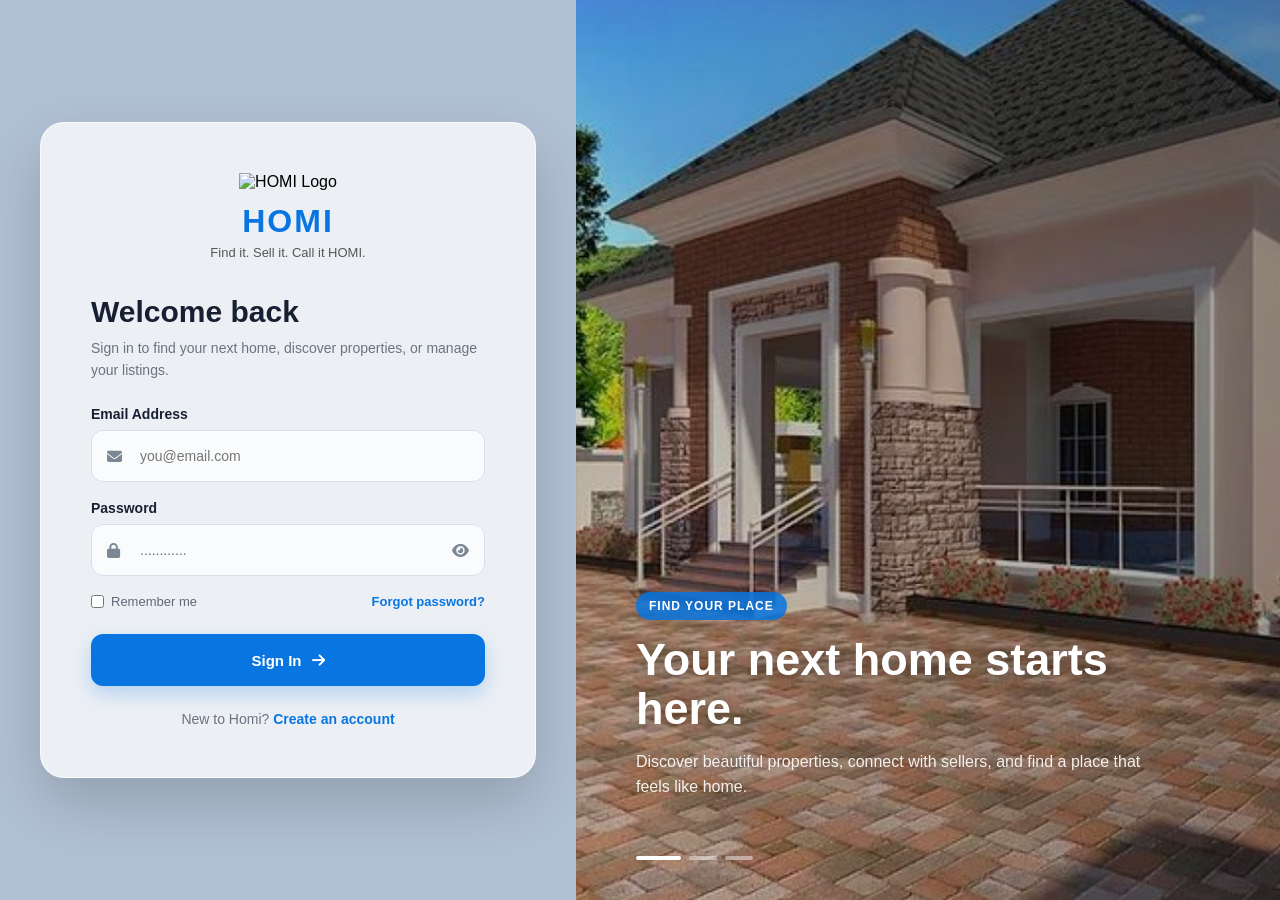
==== index.html @ 23316f17 "first commit" ====
<!DOCTYPE html>
<html lang="en">
<head>
    <meta charset="UTF-8">
    <meta name="viewport" content="width=device-width, initial-scale=1.0">

    <title>HOMI | Find Your Home</title>

    <!-- Font Awesome -->
    <link
        rel="stylesheet"
        href="https://cdnjs.cloudflare.com/ajax/libs/font-awesome/6.7.2/css/all.min.css"
    >

    <style>
        * {
            margin: 0;
            padding: 0;
            box-sizing: border-box;
            font-family: Arial, Helvetica, sans-serif;
        }

        :root {
            --primary: #0875e1;
            --primary-dark: #0561bd;
            --text: #172033;
            --muted: #6b7280;
            --white: #ffffff;
        }

        body {
            width: 100%;
            min-height: 100vh;
            overflow: hidden;
            background: #f5f8fc;
        }

        .container {
            width: 100%;
            height: 100vh;
            display: flex;
        }

        /* =========================================
           LEFT SIDE
        ========================================= */

        .login-section {
            position: relative;
            width: 45%;
            height: 100vh;
            display: flex;
            justify-content: center;
            align-items: center;
            padding: 40px;
            overflow: hidden;

            background-image: url("images/login-house.jpg");
            background-size: cover;
            background-position: center;
        }

        /* Dark/blue overlay */

        .login-section::before {
            content: "";
            position: absolute;
            inset: 0;
            background: rgba(0, 53, 110, 0.28);
            z-index: 0;
        }

        /* Background blur */

        .login-section::after {
            content: "";
            position: absolute;
            inset: -20px;
            background: inherit;
            filter: blur(2px);
            z-index: -1;
        }

        /* =========================================
           LOGIN CARD
        ========================================= */

        .login-card {
            position: relative;
            z-index: 2;

            width: 100%;
            max-width: 500px;
            min-height: 600px;

            padding: 50px;

            background: rgba(255, 255, 255, 0.76);
            backdrop-filter: blur(18px);
            -webkit-backdrop-filter: blur(18px);

            border: 1px solid rgba(255, 255, 255, 0.65);
            border-radius: 24px;

            box-shadow:
                0 25px 60px rgba(0, 0, 0, 0.18);

            display: flex;
            flex-direction: column;
            justify-content: center;
        }

        /* =========================================
           LOGO
        ========================================= */

        .logo-area {
            text-align: center;
            margin-bottom: 35px;
        }

        .logo {
            width: 80px;
            height: 80px;
            object-fit: contain;
            margin-bottom: 12px;
        }

        .brand-name {
            font-size: 32px;
            font-weight: 800;
            color: var(--primary);
            letter-spacing: 2px;
        }

        .brand-tagline {
            margin-top: 5px;
            color: #555;
            font-size: 13px;
        }

        /* =========================================
           LOGIN TEXT
        ========================================= */

        .login-heading {
            margin-bottom: 25px;
        }

        .login-heading h1 {
            font-size: 30px;
            color: var(--text);
            margin-bottom: 8px;
        }

        .login-heading p {
            color: var(--muted);
            font-size: 14px;
            line-height: 1.6;
        }

        /* =========================================
           INPUTS
        ========================================= */

        .input-group {
            margin-bottom: 18px;
        }

        .input-group label {
            display: block;
            margin-bottom: 8px;
            font-size: 14px;
            font-weight: 600;
            color: var(--text);
        }

        .input-box {
            position: relative;
        }

        .input-box i.input-icon {
            position: absolute;
            left: 16px;
            top: 50%;
            transform: translateY(-50%);
            color: #7b8794;
            font-size: 15px;
        }

        .input-box input {
            width: 100%;
            height: 52px;
            padding: 0 48px;

            border: 1px solid #d7dee8;
            border-radius: 12px;

            outline: none;
            background: rgba(255, 255, 255, 0.72);

            color: var(--text);
            font-size: 14px;

            transition: 0.25s ease;
        }

        .input-box input:focus {
            border-color: var(--primary);
            box-shadow: 0 0 0 3px rgba(8, 117, 225, 0.12);
            background: rgba(255, 255, 255, 0.95);
        }

        .password-toggle {
            position: absolute;
            right: 16px;
            top: 50%;
            transform: translateY(-50%);

            border: none;
            background: transparent;

            color: #7b8794;
            cursor: pointer;

            font-size: 15px;
        }

        .password-toggle:hover {
            color: var(--primary);
        }

        /* =========================================
           OPTIONS
        ========================================= */

        .form-options {
            display: flex;
            justify-content: space-between;
            align-items: center;

            margin: 5px 0 25px;
        }

        .remember {
            display: flex;
            align-items: center;
            gap: 7px;

            color: #5e6876;
            font-size: 13px;
        }

        .remember input {
            accent-color: var(--primary);
            cursor: pointer;
        }

        .forgot-password {
            color: var(--primary);
            text-decoration: none;
            font-size: 13px;
            font-weight: 600;
        }

        .forgot-password:hover {
            text-decoration: underline;
        }

        /* =========================================
           LOGIN BUTTON
        ========================================= */

        .login-button {
            width: 100%;
            height: 52px;

            border: none;
            border-radius: 12px;

            background: var(--primary);
            color: white;

            font-size: 15px;
            font-weight: 700;

            cursor: pointer;

            display: flex;
            align-items: center;
            justify-content: center;
            gap: 10px;

            transition: 0.25s ease;

            box-shadow: 0 8px 20px rgba(8, 117, 225, 0.25);
        }

        .login-button:hover {
            background: var(--primary-dark);
            transform: translateY(-2px);
            box-shadow: 0 12px 25px rgba(8, 117, 225, 0.3);
        }

        .login-button:active {
            transform: translateY(0);
        }

        /* =========================================
           SIGN UP
        ========================================= */

        .signup {
            text-align: center;
            margin-top: 25px;

            font-size: 14px;
            color: var(--muted);
        }

        .signup a {
            color: var(--primary);
            font-weight: 700;
            text-decoration: none;
        }

        .signup a:hover {
            text-decoration: underline;
        }

        /* =========================================
           RIGHT SIDE SLIDESHOW
        ========================================= */

        .slideshow {
            position: relative;
            width: 55%;
            height: 100vh;
            overflow: hidden;
            background: #111;
        }

        .slide {
            position: absolute;
            inset: 0;

            opacity: 0;
            visibility: hidden;

            transition:
                opacity 1.3s ease,
                visibility 1.3s ease;
        }

        .slide.active {
            opacity: 1;
            visibility: visible;
        }

        .slide img {
            width: 100%;
            height: 100%;

            object-fit: cover;

            transform: scale(1);
        }

        .slide.active img {
            animation: slowZoom 7s linear forwards;
        }

        @keyframes slowZoom {
            from {
                transform: scale(1);
            }

            to {
                transform: scale(1.09);
            }
        }

        /* Image dark overlay */

        .slide::after {
            content: "";
            position: absolute;
            inset: 0;

            background:
                linear-gradient(
                    90deg,
                    rgba(0, 0, 0, 0.15),
                    rgba(0, 0, 0, 0.35)
                );
        }

        /* =========================================
           SLIDE TEXT
        ========================================= */

        .slide-content {
            position: absolute;
            z-index: 3;

            left: 60px;
            right: 60px;
            bottom: 100px;

            color: white;

            max-width: 600px;
        }

        .slide-content span {
            display: inline-block;

            padding: 7px 13px;
            margin-bottom: 15px;

            border-radius: 30px;

            background: rgba(8, 117, 225, 0.85);

            font-size: 12px;
            font-weight: 700;
            text-transform: uppercase;
            letter-spacing: 1px;
        }

        .slide-content h2 {
            font-size: 45px;
            line-height: 1.1;

            margin-bottom: 15px;

            text-shadow: 0 3px 15px rgba(0, 0, 0, 0.35);
        }

        .slide-content p {
            font-size: 16px;
            line-height: 1.6;

            color: rgba(255, 255, 255, 0.9);

            max-width: 520px;
        }

        /* =========================================
           SLIDE INDICATORS
        ========================================= */

        .indicators {
            position: absolute;

            z-index: 5;

            bottom: 40px;
            left: 60px;

            display: flex;
            gap: 8px;
        }

        .indicator {
            width: 28px;
            height: 4px;

            border: none;
            border-radius: 10px;

            background: rgba(255, 255, 255, 0.45);

            cursor: pointer;

            transition: 0.3s ease;
        }

        .indicator.active {
            width: 45px;
            background: white;
        }

        /* =========================================
           RESPONSIVE
        ========================================= */

        @media (max-width: 1000px) {

            .login-section {
                width: 50%;
                padding: 25px;
            }

            .slideshow {
                width: 50%;
            }

            .login-card {
                padding: 40px;
            }

            .slide-content {
                left: 40px;
                right: 40px;
            }

            .slide-content h2 {
                font-size: 36px;
            }

            .indicators {
                left: 40px;
            }
        }

        @media (max-width: 750px) {

            body {
                overflow-y: auto;
            }

            .container {
                min-height: 100vh;
                height: auto;
            }

            .login-section {
                width: 100%;
                min-height: 100vh;
                padding: 25px;
            }

            .slideshow {
                display: none;
            }

            .login-card {
                max-width: 550px;
            }
        }

        @media (max-width: 450px) {

            .login-section {
                padding: 15px;
            }

            .login-card {
                padding: 30px 22px;
                border-radius: 20px;
                min-height: auto;
            }

            .logo {
                width: 65px;
                height: 65px;
            }

            .brand-name {
                font-size: 28px;
            }

            .login-heading h1 {
                font-size: 25px;
            }

            .form-options {
                gap: 10px;
            }
        }
    </style>
</head>

<body>

    <div class="container">

        <!-- =========================================
             LOGIN SECTION
        ========================================== -->

        <section class="login-section">

            <div class="login-card">

                <!-- Logo -->
                <div class="logo-area">

                    <img
                        src="logo.png"
                        alt="HOMI Logo"
                        class="logo"
                    >

                    <div class="brand-name">
                        HOMI
                    </div>

                    <div class="brand-tagline">
                        Find it. Sell it. Call it HOMI.
                    </div>

                </div>


                <!-- Heading -->
                <div class="login-heading">

                    <h1>
                        Welcome back
                    </h1>

                    <p>
                        Sign in to find your next home,
                        discover properties, or manage your listings.
                    </p>

                </div>


                <!-- Login Form -->
                <form id="loginForm">

                    <!-- Email -->
                    <div class="input-group">

                        <label for="email">
                            Email Address
                        </label>

                        <div class="input-box">

                            <i class="fa-solid fa-envelope input-icon"></i>

                            <input
                                type="email"
                                id="email"
                                placeholder="you@email.com"
                                required
                            >

                        </div>

                    </div>


                    <!-- Password -->
                    <div class="input-group">

                        <label for="password">
                            Password
                        </label>

                        <div class="input-box">

                            <i class="fa-solid fa-lock input-icon"></i>

                            <input
                                type="password"
                                id="password"
                                placeholder="............"
                                required
                            >

                            <button
                                type="button"
                                class="password-toggle"
                                id="togglePassword"
                                aria-label="Show password"
                            >
                                <i class="fa-solid fa-eye"></i>
                            </button>

                        </div>

                    </div>


                    <!-- Options -->
                    <div class="form-options">

                        <label class="remember">

                            <input
                                type="checkbox"
                                id="remember"
                            >

                            Remember me

                        </label>


                        <a
                            href="#"
                            class="forgot-password"
                        >
                            Forgot password?
                        </a>

                    </div>


                    <!-- Login Button -->
                    <button
                        type="submit"
                        class="login-button"
                    >

                        Sign In

                        <i class="fa-solid fa-arrow-right"></i>

                    </button>

                </form>


                <!-- Signup -->
                <div class="signup">

                    New to Homi?

                    <a href="./NewAccount.html">
                        Create an account
                    </a>

                </div>

            </div>

        </section>


        <!-- =========================================
             SLIDESHOW
        ========================================== -->

        <section class="slideshow">

            <!-- Slide 1 -->
            <div class="slide active">

                <img
                    src="./assets/image1.jpg"
                    alt="Beautiful modern house"
                >

                <div class="slide-content">

                    <span>
                        Find your place
                    </span>

                    <h2>
                        Your next home starts here.
                    </h2>

                    <p>
                        Discover beautiful properties,
                        connect with sellers, and find a place
                        that feels like home.
                    </p>

                </div>

            </div>


            <!-- Slide 2 -->
            <div class="slide">

                <img
                    src="./assets/image2.jpeg"
                    alt="Modern luxury property"
                >

                <div class="slide-content">

                    <span>
                        Discover
                    </span>

                    <h2>
                        Spaces made for living.
                    </h2>

                    <p>
                        Explore properties that match your
                        lifestyle, location, and budget.
                    </p>

                </div>

            </div>


            <!-- Slide 3 -->
            <div class="slide">

                <img
                    src="./assets/image3.jpg"
                    alt="Beautiful residential property"
                >

                <div class="slide-content">

                    <span>
                        Sell with ease
                    </span>

                    <h2>
                        Put your property in front of the right people.
                    </h2>

                    <p>
                        List your property on HOMI and make
                        finding the right buyer easier.
                    </p>

                </div>

            </div>


            <!-- Indicators -->
            <div class="indicators">

                <button
                    class="indicator active"
                    data-slide="0"
                    aria-label="Slide 1"
                ></button>

                <button
                    class="indicator"
                    data-slide="1"
                    aria-label="Slide 2"
                ></button>

                <button
                    class="indicator"
                    data-slide="2"
                    aria-label="Slide 3"
                ></button>

            </div>

        </section>

    </div>


    <script>

        /* =========================================
           PASSWORD VISIBILITY
        ========================================== */

        const passwordInput =
            document.getElementById("password");

        const togglePassword =
            document.getElementById("togglePassword");

        togglePassword.addEventListener("click", () => {

            const icon =
                togglePassword.querySelector("i");

            if (passwordInput.type === "password") {

                passwordInput.type = "text";

                icon.classList.remove("fa-eye");
                icon.classList.add("fa-eye-slash");

                togglePassword.setAttribute(
                    "aria-label",
                    "Hide password"
                );

            } else {

                passwordInput.type = "password";

                icon.classList.remove("fa-eye-slash");
                icon.classList.add("fa-eye");

                togglePassword.setAttribute(
                    "aria-label",
                    "Show password"
                );

            }

        });


        /* =========================================
           SLIDESHOW
        ========================================== */

        const slides =
            document.querySelectorAll(".slide");

        const indicators =
            document.querySelectorAll(".indicator");

        let currentSlide = 0;

        const slideDuration = 7000;


        function showSlide(index) {

            slides.forEach((slide) => {
                slide.classList.remove("active");
            });

            indicators.forEach((indicator) => {
                indicator.classList.remove("active");
            });


            slides[index].classList.add("active");

            indicators[index].classList.add("active");

            currentSlide = index;

        }


        function nextSlide() {

            let next =
                currentSlide + 1;

            if (next >= slides.length) {
                next = 0;
            }

            showSlide(next);

        }


        /* Automatic slideshow */

        let slideshowTimer =
            setInterval(nextSlide, slideDuration);


        /* Indicator buttons */

        indicators.forEach((indicator, index) => {

            indicator.addEventListener("click", () => {

                showSlide(index);

                clearInterval(slideshowTimer);

                slideshowTimer =
                    setInterval(
                        nextSlide,
                        slideDuration
                    );

            });

        });


        /* =========================================
           LOGIN FORM
        ========================================== */

        const loginForm =
            document.getElementById("loginForm");

        loginForm.addEventListener("submit", (event) => {

            event.preventDefault();

            const email =
                document.getElementById("email").value;

            const password =
                document.getElementById("password").value;

            console.log("Email:", email);
            console.log("Password:", password);

            /*
                Connect your backend/API here.

                Example:

                fetch("/api/login", {
                    method: "POST",
                    headers: {
                        "Content-Type": "application/json"
                    },
                    body: JSON.stringify({
                        email: email,
                        password: password
                    })
                });
            */

            alert("Login functionality will be connected to your backend.");

        });

    </script>

</body>
</html>
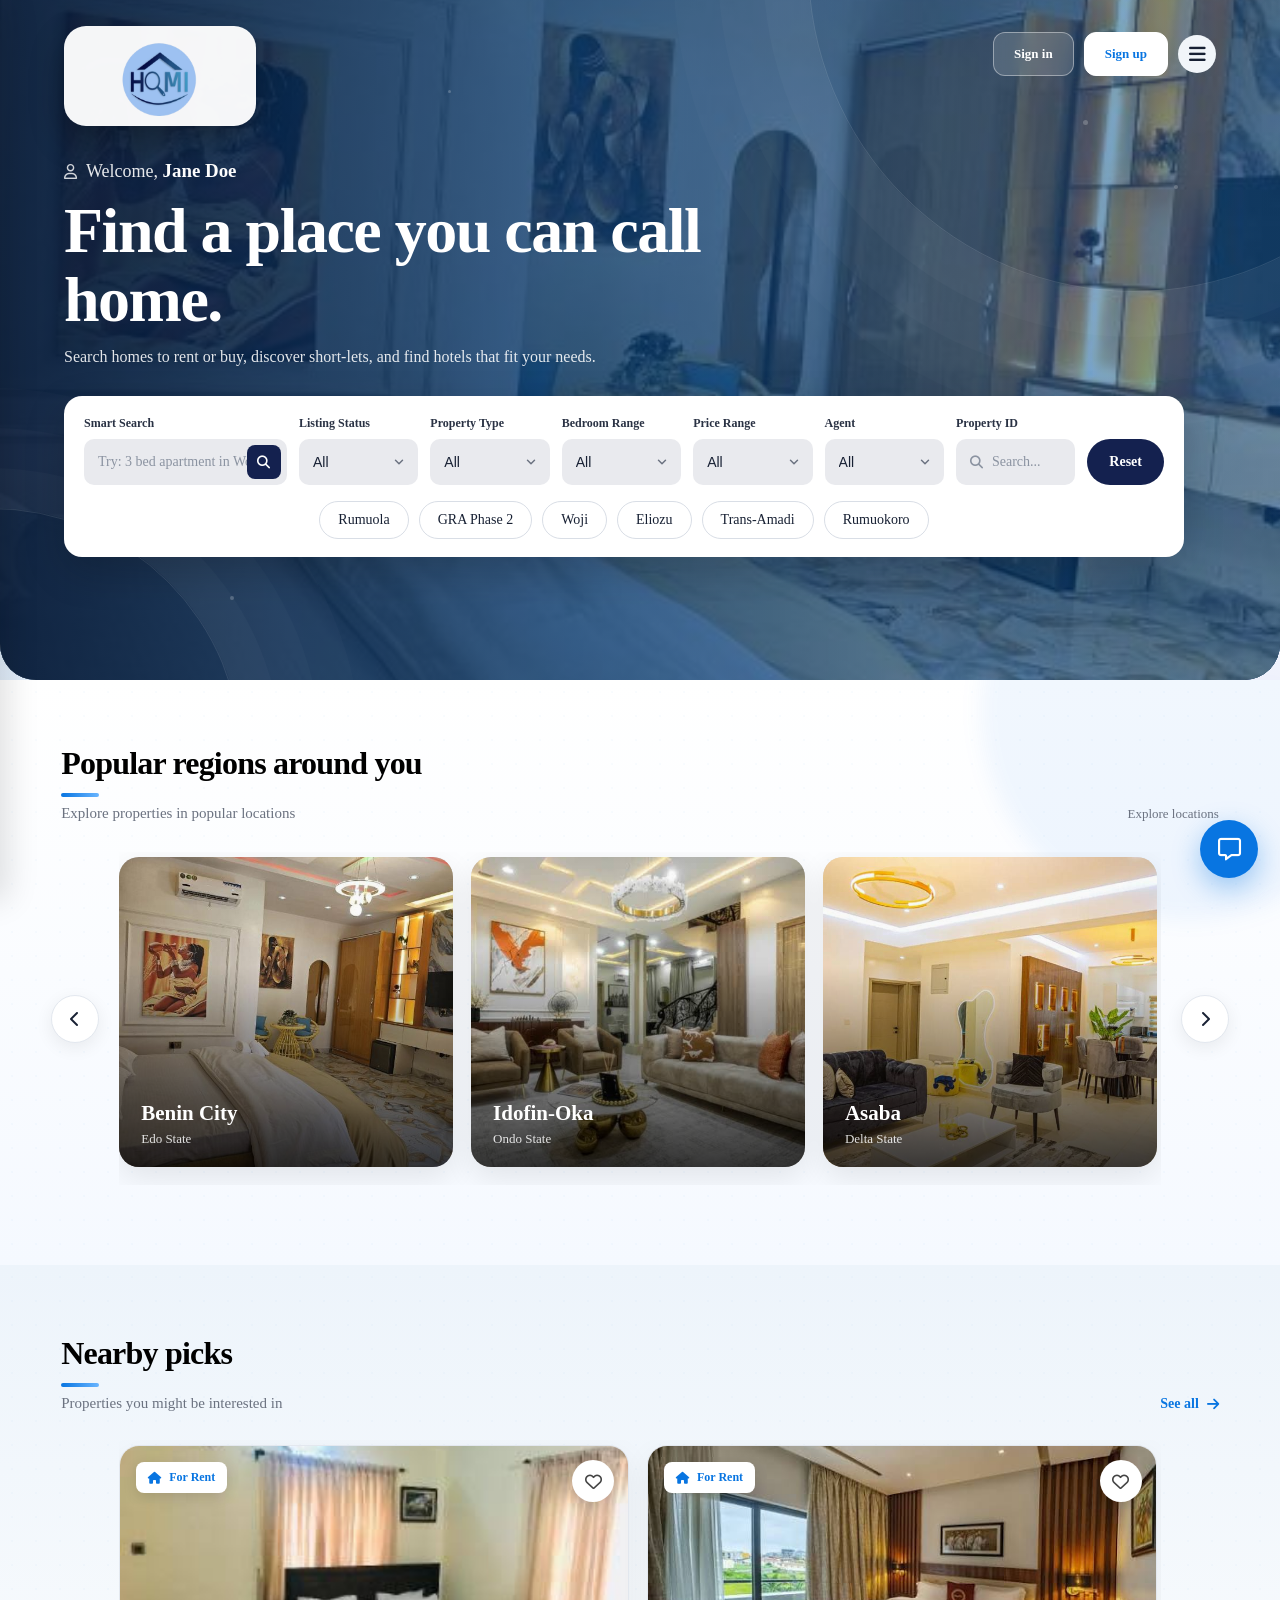
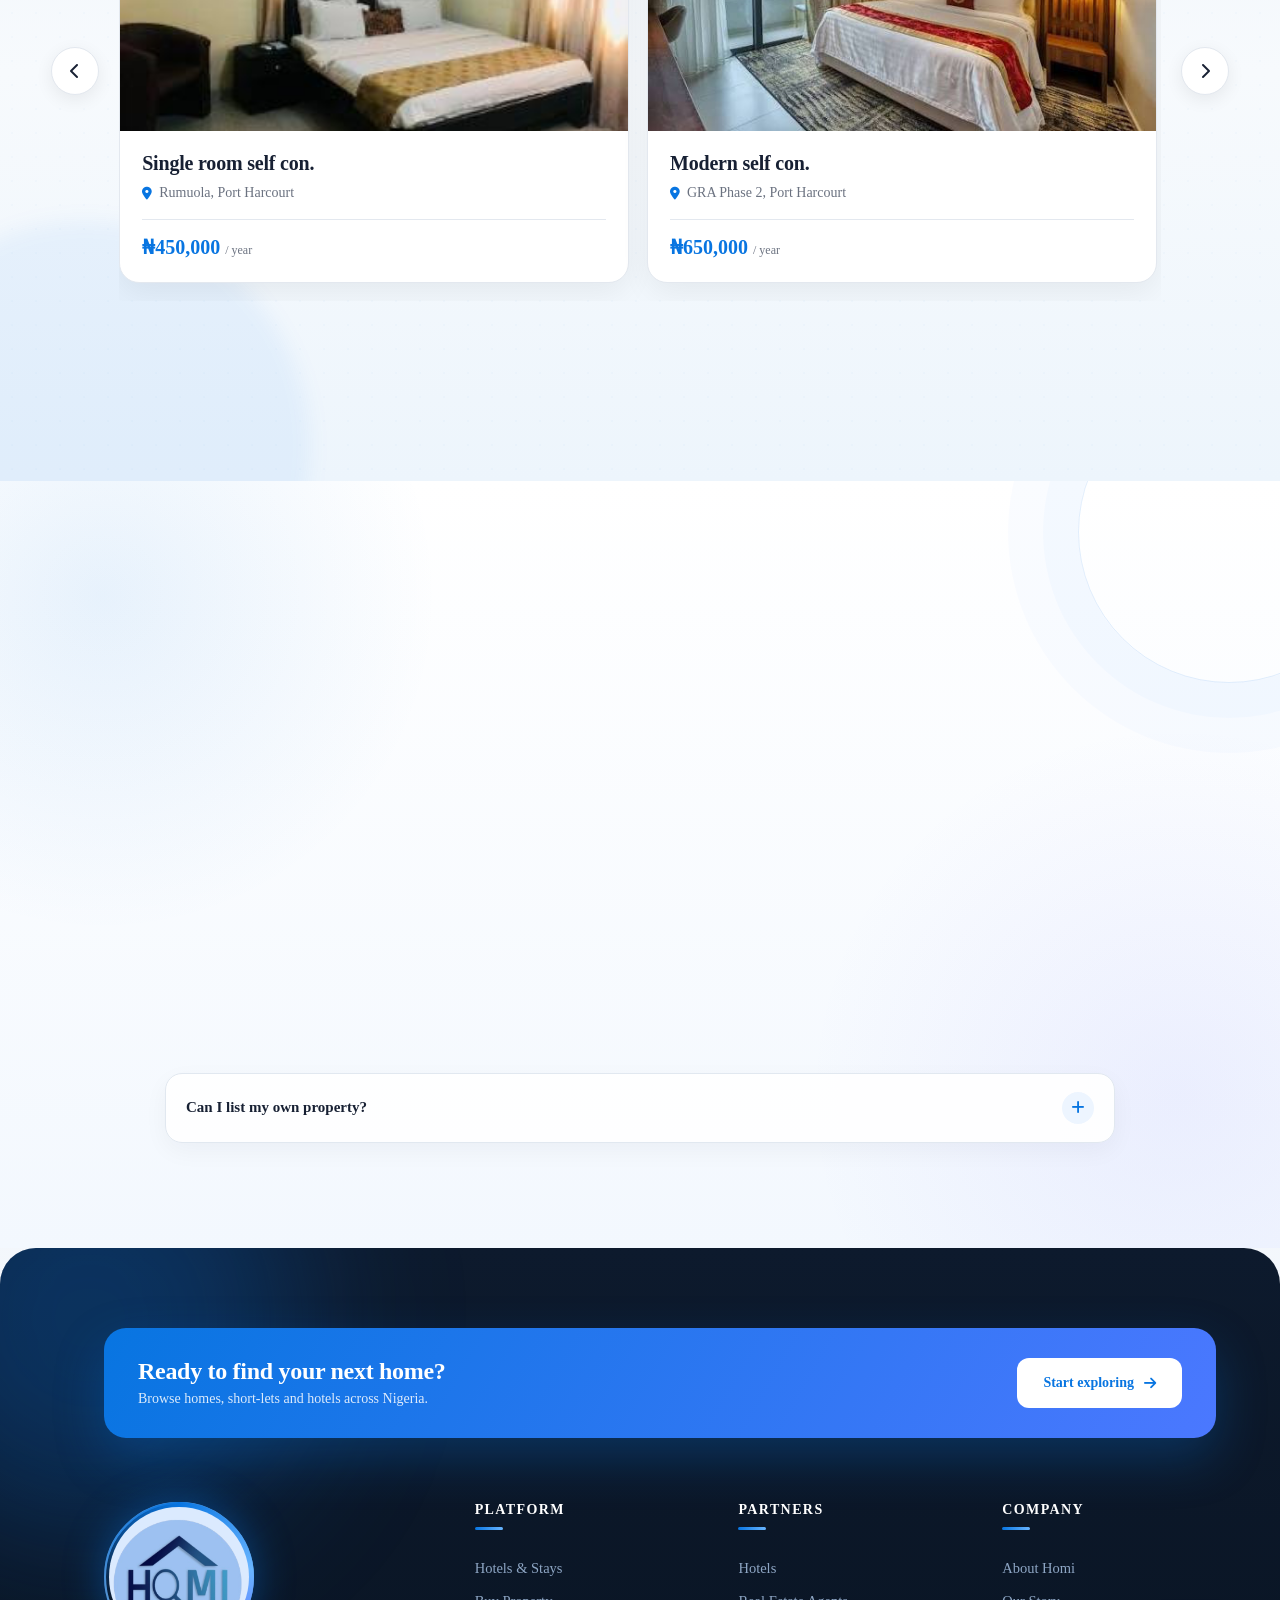
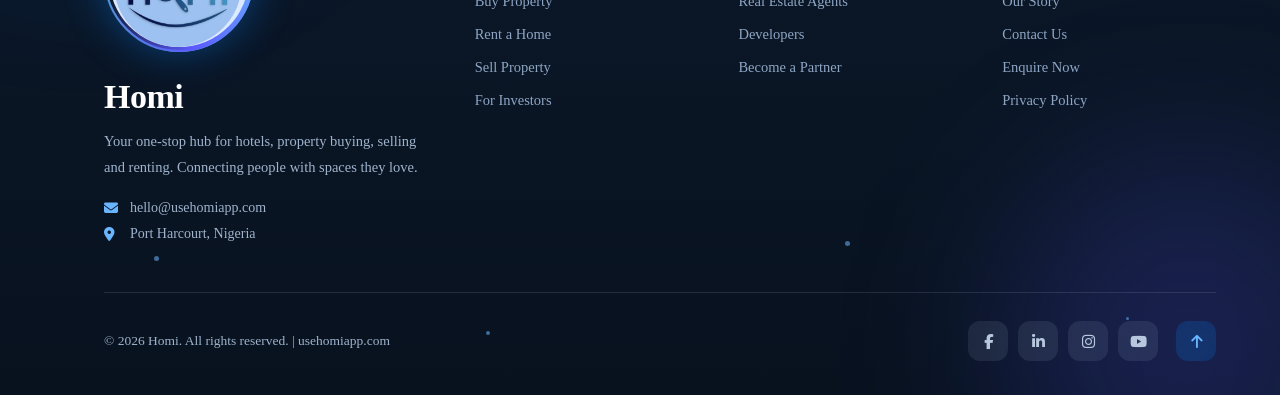
==== commit 1e2b02a8: "made changes" ====
--- a/index.html
+++ b/index.html
@@ -5,7 +5,6 @@
     <meta name="viewport" content="width=device-width, initial-scale=1.0">
 
     <title>HOMI | Find Your Home</title>
-
     <!-- Font Awesome -->
     <link
         rel="stylesheet"
@@ -13,1009 +12,4704 @@
     >
 
     <style>
+
+        :root {
+            --primary: #0875e1;
+            --primary-dark: #0561bd;
+            --light-blue: #eef6ff;
+            --text: #172033;
+            --muted: #6b7280;
+            --white: #ffffff;
+            --border: #e3e8ef;
+            --page-bg: #f7f9fc;
+        }
+
+
         * {
             margin: 0;
             padding: 0;
             box-sizing: border-box;
-            font-family: Arial, Helvetica, sans-serif;
-        }
-
-        :root {
-            --primary: #0875e1;
-            --primary-dark: #0561bd;
-            --text: #172033;
-            --muted: #6b7280;
-            --white: #ffffff;
-        }
-
-        body {
+        }
+
+
+        html {
+            scroll-behavior: smooth;
+        }
+
+
+      body {
+    background:
+        radial-gradient(circle at 8% 15%, rgba(8,117,225,.10), transparent 25%),
+        radial-gradient(circle at 92% 35%, rgba(75,120,255,.08), transparent 28%),
+        radial-gradient(circle at 50% 85%, rgba(8,117,225,.06), transparent 30%),
+        #f7f9fc;
+    overflow-x: hidden;
+    position: relative;
+}
+
+/* Overall floating background shapes */
+body::before,
+body::after {
+    content: "";
+    position: fixed;
+    width: 420px;
+    height: 420px;
+    border-radius: 50%;
+    pointer-events: none;
+    z-index: -1;
+    filter: blur(70px);
+    opacity: .35;
+    animation: floatingGlow 12s ease-in-out infinite alternate;
+}
+
+body::before {
+    top: 25%;
+    left: -180px;
+    background: rgba(8,117,225,.14);
+}
+
+body::after {
+    top: 65%;
+    right: -180px;
+    background: rgba(92,90,255,.10);
+    animation-delay: -5s;
+}
+
+@keyframes floatingGlow {
+    from {
+        transform: translate3d(0, 0, 0) scale(1);
+    }
+    to {
+        transform: translate3d(30px, -35px, 0) scale(1.08);
+    }
+}
+
+        button,
+        input {
+            font: inherit;
+        }
+
+
+        button {
+            cursor: pointer;
+        }
+
+
+        /* =========================================
+           HERO
+        ========================================= */
+
+        .hero-section {
+            position: relative;
             width: 100%;
-            min-height: 100vh;
+            min-height: 680px;
+            padding: 0 5%;
+            color: var(--white);
             overflow: hidden;
-            background: #f5f8fc;
-        }
-
-        .container {
-            width: 100%;
-            height: 100vh;
-            display: flex;
-        }
-
-        /* =========================================
-           LEFT SIDE
-        ========================================= */
-
-        .login-section {
-            position: relative;
-            width: 45%;
-            height: 100vh;
-            display: flex;
-            justify-content: center;
-            align-items: center;
-            padding: 40px;
-            overflow: hidden;
-
-            background-image: url("images/login-house.jpg");
-            background-size: cover;
-            background-position: center;
-        }
-
-        /* Dark/blue overlay */
-
-        .login-section::before {
-            content: "";
+            border-radius: 0 0 36px 36px;
+            background: #075fbd;
+            isolation: isolate;
+        }
+        .hero-video-container {
             position: absolute;
             inset: 0;
-            background: rgba(0, 53, 110, 0.28);
-            z-index: 0;
-        }
-
-        /* Background blur */
-
-        .login-section::after {
+            z-index: -3;
+            overflow: hidden;
+            background: #062f5f;
+        }
+
+        .hero-video {
+            position: absolute;
+            inset: 0;
+            width: 100%;
+            height: 100%;
+            object-fit: cover;
+            opacity: 0;
+            transform: scale(1.02);
+            transition: opacity 1s ease, transform 10s ease;
+            pointer-events: none;
+        }
+
+        .hero-video.active {
+            opacity: 1;
+            transform: scale(1.06);
+        }
+
+        .hero-video-overlay {
+            position: absolute;
+            inset: 0;
+            z-index: -2;
+            background:
+                linear-gradient(
+                    90deg,
+                    rgba(2, 25, 58, 0.88) 0%,
+                    rgba(4, 62, 122, 0.68) 45%,
+                    rgba(8, 117, 225, 0.34) 100%
+                ),
+                linear-gradient(
+                    180deg,
+                    rgba(0, 25, 60, 0.18) 0%,
+                    rgba(0, 25, 60, 0.22) 100%
+                );
+        }
+
+
+        /* =========================================
+           HERO BACKGROUND EFFECT
+        ========================================= */
+
+        .hero-pattern {
+            position: absolute;
+            inset: 0;
+
+            overflow: hidden;
+
+            pointer-events: none;
+        }
+
+
+        .hero-pattern::before {
             content: "";
+
             position: absolute;
-            inset: -20px;
-            background: inherit;
-            filter: blur(2px);
-            z-index: -1;
-        }
+
+            width: 650px;
+            height: 650px;
+
+            top: -360px;
+            right: -180px;
+
+            border-radius: 50%;
+
+            border: 1px solid rgba(255, 255, 255, 0.12);
+
+            box-shadow:
+                0 0 0 45px rgba(255, 255, 255, 0.025),
+                0 0 0 90px rgba(255, 255, 255, 0.02),
+                0 0 0 135px rgba(255, 255, 255, 0.015);
+        }
+
+
+        .hero-pattern::after {
+            content: "";
+
+            position: absolute;
+
+            width: 500px;
+            height: 500px;
+
+            left: -260px;
+            bottom: -330px;
+
+            border-radius: 50%;
+
+            border: 1px solid rgba(255, 255, 255, 0.11);
+
+            box-shadow:
+                0 0 0 40px rgba(255, 255, 255, 0.025),
+                0 0 0 80px rgba(255, 255, 255, 0.02),
+                0 0 0 120px rgba(255, 255, 255, 0.015);
+        }
+
+
+        .pattern-dot {
+            position: absolute;
+
+            width: 5px;
+            height: 5px;
+
+            background: rgba(255, 255, 255, 0.22);
+
+            border-radius: 50%;
+        }
+
+
+        .dot-one {
+            top: 120px;
+            right: 15%;
+        }
+
+
+        .dot-two {
+            top: 185px;
+            right: 8%;
+
+            width: 4px;
+            height: 4px;
+        }
+
+
+        .dot-three {
+            bottom: 80px;
+            left: 18%;
+
+            width: 4px;
+            height: 4px;
+        }
+
+
+        .dot-four {
+            top: 90px;
+            left: 35%;
+
+            width: 3px;
+            height: 3px;
+        }
+
 
         /* =========================================
-           LOGIN CARD
+           NAVBAR
         ========================================= */
 
-        .login-card {
-            position: relative;
-            z-index: 2;
-
-            width: 100%;
-            max-width: 500px;
-            min-height: 600px;
-
-            padding: 50px;
-
-            background: rgba(255, 255, 255, 0.76);
-            backdrop-filter: blur(18px);
-            -webkit-backdrop-filter: blur(18px);
-
-            border: 1px solid rgba(255, 255, 255, 0.65);
-            border-radius: 24px;
-
-            box-shadow:
-                0 25px 60px rgba(0, 0, 0, 0.18);
-
-            display: flex;
-            flex-direction: column;
-            justify-content: center;
-        }
-
-        /* =========================================
-           LOGO
-        ========================================= */
-
-        .logo-area {
-            text-align: center;
-            margin-bottom: 35px;
-        }
-
-        .logo {
-            width: 80px;
-            height: 80px;
-            object-fit: contain;
-            margin-bottom: 12px;
-        }
-
-        .brand-name {
-            font-size: 32px;
-            font-weight: 800;
-            color: var(--primary);
-            letter-spacing: 2px;
-        }
-
-        .brand-tagline {
-            margin-top: 5px;
-            color: #555;
-            font-size: 13px;
-        }
-
-        /* =========================================
-           LOGIN TEXT
-        ========================================= */
-
-        .login-heading {
-            margin-bottom: 25px;
-        }
-
-        .login-heading h1 {
-            font-size: 30px;
-            color: var(--text);
-            margin-bottom: 8px;
-        }
-
-        .login-heading p {
-            color: var(--muted);
-            font-size: 14px;
-            line-height: 1.6;
-        }
-
-        /* =========================================
-           INPUTS
-        ========================================= */
-
-        .input-group {
-            margin-bottom: 18px;
-        }
-
-        .input-group label {
-            display: block;
-            margin-bottom: 8px;
-            font-size: 14px;
-            font-weight: 600;
-            color: var(--text);
-        }
-
-        .input-box {
-            position: relative;
-        }
-
-        .input-box i.input-icon {
-            position: absolute;
-            left: 16px;
-            top: 50%;
-            transform: translateY(-50%);
-            color: #7b8794;
-            font-size: 15px;
-        }
-
-        .input-box input {
-            width: 100%;
-            height: 52px;
-            padding: 0 48px;
-
-            border: 1px solid #d7dee8;
-            border-radius: 12px;
-
-            outline: none;
-            background: rgba(255, 255, 255, 0.72);
-
-            color: var(--text);
-            font-size: 14px;
-
-            transition: 0.25s ease;
-        }
-
-        .input-box input:focus {
-            border-color: var(--primary);
-            box-shadow: 0 0 0 3px rgba(8, 117, 225, 0.12);
-            background: rgba(255, 255, 255, 0.95);
-        }
-
-        .password-toggle {
-            position: absolute;
-            right: 16px;
-            top: 50%;
-            transform: translateY(-50%);
-
-            border: none;
-            background: transparent;
-
-            color: #7b8794;
-            cursor: pointer;
-
-            font-size: 15px;
-        }
-
-        .password-toggle:hover {
-            color: var(--primary);
-        }
-
-        /* =========================================
-           OPTIONS
-        ========================================= */
-
-        .form-options {
-            display: flex;
-            justify-content: space-between;
-            align-items: center;
-
-            margin: 5px 0 25px;
-        }
-
-        .remember {
+        .navbar {
+            height: 76px;
+            padding: 0 6%;
             display: flex;
             align-items: center;
-            gap: 7px;
-
-            color: #5e6876;
-            font-size: 13px;
-        }
-
-        .remember input {
-            accent-color: var(--primary);
-            cursor: pointer;
-        }
-
-        .forgot-password {
-            color: var(--primary);
-            text-decoration: none;
-            font-size: 13px;
-            font-weight: 600;
-        }
-
-        .forgot-password:hover {
-            text-decoration: underline;
-        }
-
-        /* =========================================
-           LOGIN BUTTON
-        ========================================= */
-
-        .login-button {
-            width: 100%;
-            height: 52px;
-
+            justify-content: space-between;
+            position: relative;
+            z-index: 50;
+            background: rgba(255, 255, 255, 0.96);
+            border-bottom: 1px solid rgba(15, 23, 42, 0.07);
+            box-shadow: 0 5px 22px rgba(15, 23, 42, 0.07);
+        }
+
+        .nav-logo {
+            width: 88px;
+            height: 46px;
+            object-fit: contain;
+            object-position: left center;
+            display: block;
+        }
+
+        .nav-right {
+            display: flex;
+            align-items: center;
+            gap: 12px;
+        }
+
+        .nav-icon {
+            width: 38px;
+            height: 38px;
             border: none;
-            border-radius: 12px;
-
-            background: var(--primary);
-            color: white;
-
-            font-size: 15px;
-            font-weight: 700;
-
-            cursor: pointer;
-
+            background: #f1f5f9;
+            color: var(--text);
             display: flex;
             align-items: center;
             justify-content: center;
+            font-size: 17px;
+            border-radius: 50%;
+            position: relative;
+            transition: 0.2s ease;
+        }
+
+        .nav-icon:hover {
+            background: #e7f2ff;
+            color: var(--primary);
+        }
+
+        .streak {
+            display: flex;
+            align-items: center;
+            gap: 6px;
+            font-size: 14px;
+            font-weight: 700;
+            color: var(--text);
+            padding: 0 6px;
+        }
+
+        .streak i {
+            color: #f59e0b;
+            font-size: 18px;
+        }
+
+        .notification-dot {
+            position: absolute;
+            top: 5px;
+            right: 4px;
+            width: 7px;
+            height: 7px;
+            background: #ef4444;
+            border: 2px solid white;
+            border-radius: 50%;
+        }
+
+        .auth-buttons {
+            display: flex;
+            align-items: center;
+            gap: 8px;
+            margin-left: 5px;
+        }
+
+        .sign-in-button,
+        .sign-up-button {
+            height: 40px;
+            padding: 0 17px;
+            border-radius: 9px;
+            font-size: 13px;
+            font-weight: 700;
+            cursor: pointer;
+            transition: 0.2s ease;
+        }
+
+        .sign-in-button {
+            border: 1px solid #dbe3ec;
+            background: white;
+            color: var(--text);
+        }
+
+        .sign-in-button:hover {
+            border-color: var(--primary);
+            color: var(--primary);
+        }
+
+        .sign-up-button {
+            border: 1px solid var(--primary);
+            background: var(--primary);
+            color: white;
+            box-shadow: 0 5px 15px rgba(8, 117, 225, 0.18);
+        }
+
+        .sign-up-button:hover {
+            background: var(--primary-dark);
+            transform: translateY(-1px);
+        }
+
+        .hamburger {
+            font-size: 19px;
+        }
+
+
+        /* =========================================
+           HERO TOP (logo + account buttons)
+        ========================================= */
+
+        .hero-top {
+            position: relative;
+            z-index: 3;
+            display: flex;
+            align-items: flex-start;
+            justify-content: space-between;
+            gap: 16px;
+            max-width: 1240px;
+            margin: 0 auto;
+            padding: 26px 0 0;
+        }
+
+        .hero-logo {
+            display: block;
+            padding: 10px 18px;
+            background: rgba(255, 255, 255, .96);
+            border-radius: 22px;
+            box-shadow: 0 14px 34px rgba(0, 0, 0, .3);
+            animation: logoFloat 4.5s ease-in-out infinite;
+        }
+
+        .hero-logo:hover {
+            animation-play-state: paused;
+        }
+
+        .hero-logo img {
+            display: block;
+            width: 156px;
+            height: 80px;
+            object-fit: contain;
+        }
+
+        @keyframes logoFloat {
+            0%, 100% { transform: translateY(0); }
+            50%      { transform: translateY(-12px); }
+        }
+
+        .hero-actions {
+            display: flex;
+            align-items: center;
             gap: 10px;
-
-            transition: 0.25s ease;
-
-            box-shadow: 0 8px 20px rgba(8, 117, 225, 0.25);
-        }
-
-        .login-button:hover {
-            background: var(--primary-dark);
-            transform: translateY(-2px);
-            box-shadow: 0 12px 25px rgba(8, 117, 225, 0.3);
-        }
-
-        .login-button:active {
-            transform: translateY(0);
+            padding-top: 6px;
+        }
+
+        .hero-actions .sign-in-button,
+        .hero-actions .sign-up-button {
+            height: 44px;
+            padding: 0 20px;
+            border-radius: 12px;
+        }
+
+        .hero-actions .sign-in-button {
+            background: rgba(255, 255, 255, .14);
+            border: 1px solid rgba(255, 255, 255, .4);
+            color: #fff;
+            backdrop-filter: blur(8px);
+        }
+
+        .hero-actions .sign-in-button:hover {
+            background: #fff;
+            color: var(--primary);
+        }
+
+        .hero-actions .sign-up-button {
+            background: #fff;
+            border: 1px solid #fff;
+            color: var(--primary);
+            box-shadow: none;
+        }
+
+        .hero-actions .sign-up-button:hover {
+            background: var(--light-blue);
+            color: var(--primary-dark);
+        }
+
+        @media (max-width: 650px) {
+            .hero-top { padding: 22px 0 0; }
+            .hero-logo { padding: 8px 14px; border-radius: 18px; }
+            .hero-logo img { width: 118px; height: 60px; }
+            .hero-actions .sign-in-button,
+            .hero-actions .sign-up-button { height: 40px; padding: 0 14px; }
+        }
+
+        @media (prefers-reduced-motion: reduce) {
+            .hero-logo { animation: none; }
         }
 
         /* =========================================
-           SIGN UP
+           WELCOME MESSAGE
         ========================================= */
 
-        .signup {
-            text-align: center;
-            margin-top: 25px;
-
-            font-size: 14px;
+        .welcome-user {
+            display: flex;
+            align-items: center;
+
+            gap: 9px;
+
+            margin-bottom: 14px;
+
+            font-size: 18px;
+
+            color: rgba(255, 255, 255, 0.9);
+        }
+
+
+        .welcome-user i {
+            font-size: 15px;
+
+            opacity: 0.9;
+        }
+
+
+        .welcome-user strong {
+            color: white;
+
+            font-weight: 750;
+            font-size: 1.05em;
+        }
+
+
+        /* =========================================
+           HERO CONTENT
+        ========================================= */
+
+        .hero-content {
+            max-width: 1240px;
+
+            margin: 0 auto;
+
+            padding: 34px 0 42px;
+
+            position: relative;
+
+            z-index: 2;
+        }
+
+
+        .hero-content h1 {
+            font-size: clamp(38px, 5vw, 64px);
+
+            line-height: 1.08;
+
+            max-width: 760px;
+
+            margin-bottom: 11px;
+
+            letter-spacing: -1.5px;
+        }
+
+
+        .hero-content > p {
+            font-size: 16px;
+
+            line-height: 1.55;
+
+            max-width: 680px;
+
+            color: rgba(255, 255, 255, 0.88);
+
+            margin-bottom: 25px;
+        }
+
+
+        /* =========================================
+           SEARCH
+        ========================================= */
+
+        .search-title {
+            font-size: 15px;
+
+            font-weight: 600;
+
+            margin-bottom: 9px;
+        }
+
+
+        .search-row {
+            display: flex;
+
+            gap: 12px;
+
+            width: 100%;
+
+            max-width: 1000px;
+        }
+
+
+        .search-box {
+            flex: 1;
+
+            height: 56px;
+
+            background: white;
+
+            border-radius: 12px;
+
+            display: flex;
+            align-items: center;
+
+            padding: 0 18px;
+
+            box-shadow:
+                0 8px 25px rgba(0, 0, 0, 0.08);
+        }
+
+
+        .search-box i {
             color: var(--muted);
-        }
-
-        .signup a {
-            color: var(--primary);
-            font-weight: 700;
-            text-decoration: none;
-        }
-
-        .signup a:hover {
-            text-decoration: underline;
-        }
-
-        /* =========================================
-           RIGHT SIDE SLIDESHOW
-        ========================================= */
-
-        .slideshow {
-            position: relative;
-            width: 55%;
-            height: 100vh;
-            overflow: hidden;
-            background: #111;
-        }
-
-        .slide {
-            position: absolute;
-            inset: 0;
-
-            opacity: 0;
-            visibility: hidden;
-
-            transition:
-                opacity 1.3s ease,
-                visibility 1.3s ease;
-        }
-
-        .slide.active {
-            opacity: 1;
-            visibility: visible;
-        }
-
-        .slide img {
+
+            font-size: 17px;
+
+            margin-right: 12px;
+        }
+
+
+        .search-box input {
             width: 100%;
             height: 100%;
 
-            object-fit: cover;
-
-            transform: scale(1);
-        }
-
-        .slide.active img {
-            animation: slowZoom 7s linear forwards;
-        }
-
-        @keyframes slowZoom {
-            from {
-                transform: scale(1);
-            }
-
-            to {
-                transform: scale(1.09);
-            }
-        }
-
-        /* Image dark overlay */
-
-        .slide::after {
+            border: none;
+
+            outline: none;
+
+            font-size: 15px;
+
+            color: var(--text);
+        }
+
+
+        .search-box input::placeholder {
+            color: #9aa1ad;
+        }
+
+
+        .filter-button {
+            height: 56px;
+
+            padding: 0 23px;
+
+            border: none;
+
+            border-radius: 12px;
+
+            background: white;
+
+            color: var(--primary);
+
+            font-weight: 700;
+
+            display: flex;
+            align-items: center;
+
+            gap: 9px;
+
+            transition: 0.2s ease;
+        }
+
+
+        .filter-button:hover {
+            background: #f0f6ff;
+
+            transform: translateY(-1px);
+        }
+
+
+       /* =========================================
+   FILTER PANEL
+========================================= */
+.filter-panel {
+    max-width: 1120px;
+    margin-top: 26px;
+    padding: 20px 20px 18px;
+    background: #fff;
+    border-radius: 18px;
+    box-shadow: 0 14px 40px rgba(0,0,0,.18);
+    color: var(--text);
+}
+
+.filter-grid {
+    display: grid;
+    grid-template-columns: 1.7fr repeat(5, 1fr) 1fr auto;
+    gap: 12px;
+    align-items: end;
+}
+
+.filter-field { min-width: 0; }
+
+.filter-field label {
+    display: block;
+    margin-bottom: 8px;
+    font-size: 12px;
+    font-weight: 600;
+    color: #2a3244;
+}
+
+.filter-field select,
+.smart-box,
+.id-box {
+    width: 100%;
+    height: 46px;
+    background: #e9eaee;
+    border: none;
+    border-radius: 10px;
+    color: var(--text);
+    font-size: 14px;
+}
+
+/* dropdowns with custom arrow */
+.filter-field select {
+    padding: 0 34px 0 14px;
+    appearance: none;
+    -webkit-appearance: none;
+    cursor: pointer;
+    outline: none;
+    background-image: url("data:image/svg+xml,%3Csvg xmlns='http://www.w3.org/2000/svg' width='14' height='14' viewBox='0 0 24 24' fill='none' stroke='%236b7280' stroke-width='2.5' stroke-linecap='round' stroke-linejoin='round'%3E%3Cpath d='m6 9 6 6 6-6'/%3E%3C/svg%3E");
+    background-repeat: no-repeat;
+    background-position: right 12px center;
+}
+
+.filter-field select:focus,
+.smart-box:focus-within,
+.id-box:focus-within {
+    box-shadow: 0 0 0 2px rgba(8,117,225,.35);
+}
+
+/* smart search */
+.smart-box {
+    display: flex;
+    align-items: center;
+    padding: 0 6px 0 14px;
+}
+
+.smart-box input,
+.id-box input {
+    flex: 1;
+    min-width: 0;
+    height: 100%;
+    border: none;
+    background: transparent;
+    outline: none;
+    font-size: 14px;
+    color: var(--text);
+}
+
+.smart-box input::placeholder,
+.id-box input::placeholder { color: #8b93a1; }
+
+.smart-btn {
+    width: 34px;
+    height: 34px;
+    flex: 0 0 34px;
+    border: none;
+    border-radius: 8px;
+    background: #14214f;
+    color: #fff;
+    font-size: 13px;
+    display: grid;
+    place-items: center;
+    transition: .2s ease;
+}
+
+.smart-btn:hover { background: var(--primary); }
+
+/* property id */
+.id-box {
+    display: flex;
+    align-items: center;
+    gap: 9px;
+    padding: 0 14px;
+}
+
+.id-box i { color: #8b93a1; font-size: 13px; }
+
+/* reset */
+.reset-btn {
+    height: 46px;
+    padding: 0 22px;
+    border: none;
+    border-radius: 999px;
+    background: #14214f;
+    color: #fff;
+    font-weight: 700;
+    font-size: 14px;
+    transition: .2s ease;
+}
+
+.reset-btn:hover {
+    background: var(--primary);
+    transform: translateY(-1px);
+}
+
+/* quick location chips */
+.quick-chips {
+    display: flex;
+    flex-wrap: wrap;
+    justify-content: center;
+    gap: 10px;
+    margin-top: 16px;
+}
+
+.chip {
+    height: 38px;
+    padding: 0 18px;
+    border: 1px solid #d9dee6;
+    background: #fff;
+    color: var(--text);
+    border-radius: 999px;
+    font-size: 14px;
+    font-weight: 500;
+    transition: .2s ease;
+}
+
+.chip:hover,
+.chip.active {
+    background: #14214f;
+    border-color: #14214f;
+    color: #fff;
+}
+
+/* responsive */
+@media (max-width: 1100px) {
+    .filter-grid { grid-template-columns: repeat(3, 1fr); }
+    .filter-field.smart { grid-column: 1 / -1; }
+    .reset-btn { grid-column: 1 / -1; }
+}
+
+@media (max-width: 650px) {
+    .filter-panel { padding: 16px 14px; border-radius: 16px; }
+    .filter-grid { grid-template-columns: repeat(2, 1fr); gap: 10px; }
+    .quick-chips { justify-content: flex-start; }
+}
+
+        /* =========================================
+           PROPERTY OPTIONS
+        ========================================= */
+
+        .property-options {
+            display: grid;
+
+            grid-template-columns:
+                repeat(4, 1fr);
+
+            gap: 13px;
+
+            max-width: 1000px;
+
+            margin-top: 20px;
+        }
+
+
+        .property-card {
+            height: 72px;
+
+            border:
+                1px solid rgba(255, 255, 255, 0.25);
+
+            background:
+                rgba(255, 255, 255, 0.12);
+
+            backdrop-filter: blur(8px);
+
+            border-radius: 14px;
+
+            display: flex;
+            align-items: center;
+
+            gap: 13px;
+
+            padding: 0 17px;
+
+            color: white;
+
+            transition: 0.25s ease;
+        }
+
+
+        .property-card:hover {
+            background: white;
+
+            color: var(--primary);
+
+            transform: translateY(-3px);
+        }
+
+
+        .property-icon {
+            width: 40px;
+            height: 40px;
+
+            flex-shrink: 0;
+
+            border-radius: 11px;
+
+            background:
+                rgba(255, 255, 255, 0.16);
+
+            display: flex;
+            align-items: center;
+            justify-content: center;
+
+            font-size: 17px;
+        }
+
+
+        .property-card:hover .property-icon {
+            background: var(--light-blue);
+        }
+
+
+        .property-card h3 {
+            font-size: 15px;
+
+            margin-bottom: 3px;
+        }
+
+
+        .property-card span {
+            font-size: 12px;
+
+            opacity: 0.78;
+        }
+
+
+        /* =========================================
+           LEFT SIDEBAR
+        ========================================= */
+
+        .sidebar-overlay {
+            position: fixed;
+
+            inset: 0;
+
+            background:
+                rgba(0, 0, 0, 0.42);
+
+            z-index: 90;
+
+            opacity: 0;
+
+            visibility: hidden;
+
+            transition: 0.3s ease;
+        }
+
+
+        .sidebar-overlay.active {
+            opacity: 1;
+
+            visibility: visible;
+        }
+
+
+        .side-menu {
+            position: fixed;
+
+            top: 0;
+            left: 0;
+
+            width: 290px;
+            height: 100vh;
+
+            background: white;
+
+            z-index: 100;
+
+            transform:
+                translateX(-100%);
+
+            transition:
+                transform 0.3s ease;
+
+            box-shadow:
+                8px 0 30px rgba(0, 0, 0, 0.12);
+
+            display: flex;
+
+            flex-direction: column;
+        }
+
+
+        .side-menu.active {
+            transform: translateX(0);
+        }
+
+
+        .side-header {
+            height: 72px;
+
+            padding: 0 22px;
+
+            display: flex;
+            align-items: center;
+            justify-content: space-between;
+
+            border-bottom:
+                1px solid var(--border);
+        }
+
+
+        .side-logo {
+            width: 78px;
+            height: 40px;
+
+            object-fit: contain;
+        }
+
+
+        .close-menu {
+            width: 36px;
+            height: 36px;
+
+            border: none;
+
+            background: #f1f4f8;
+
+            color: var(--text);
+
+            border-radius: 50%;
+
+            display: flex;
+            align-items: center;
+            justify-content: center;
+
+            font-size: 16px;
+        }
+
+
+        .menu-links {
+            padding: 20px 12px;
+        }
+
+
+        .menu-link {
+            width: 100%;
+            height: 52px;
+
+            padding: 0 16px;
+
+            border: none;
+
+            background: transparent;
+
+            color: var(--text);
+
+            display: flex;
+            align-items: center;
+
+            gap: 15px;
+
+            border-radius: 10px;
+
+            font-size: 15px;
+
+            text-align: left;
+
+            margin-bottom: 5px;
+
+            transition: 0.2s ease;
+        }
+
+
+        .menu-link i {
+            width: 22px;
+
+            color: var(--muted);
+
+            font-size: 17px;
+        }
+
+
+        .menu-link:hover,
+        .menu-link.active {
+            background: var(--light-blue);
+
+            color: var(--primary);
+        }
+
+
+        .menu-link:hover i,
+        .menu-link.active i {
+            color: var(--primary);
+        }
+
+
+        /* =========================================
+           POPULAR REGIONS
+        ========================================= */
+
+        .regions-section {
+            position: relative;
+
+            isolation: isolate;
+
+            overflow: hidden;
+
+            width: 100%;
+
+            padding:
+                65px 4% 80px;
+
+            background:
+                linear-gradient(
+                    180deg,
+                    #ffffff 0%,
+                    #f5f9ff 100%
+                );
+        }
+
+
+        .regions-section::before {
             content: "";
+
             position: absolute;
+
+            width: 420px;
+            height: 420px;
+
+            border-radius: 50%;
+
+            background:
+                rgba(8, 117, 225, 0.055);
+
+            filter: blur(10px);
+
+            top: -180px;
+            right: -120px;
+
+            pointer-events: none;
+
+            z-index: -1;
+        }
+
+
+        .regions-section::after {
+            content: "";
+
+            position: absolute;
+
             inset: 0;
+
+            pointer-events: none;
+
+            z-index: -1;
+
+            background-image:
+                radial-gradient(
+                    rgba(8, 117, 225, 0.10) 1px,
+                    transparent 1px
+                );
+
+            background-size: 24px 24px;
+
+            opacity: 0.25;
+        }
+
+
+        .regions-container {
+            width: 100%;
+
+            max-width: 1500px;
+
+            margin: 0 auto;
+        }
+
+
+        .regions-header {
+            display: flex;
+
+            align-items: flex-end;
+
+            justify-content: space-between;
+
+            margin-bottom: 30px;
+
+            padding: 0 10px;
+        }
+
+
+        .regions-heading h2 {
+            font-size: 32px;
+
+            margin-bottom: 8px;
+
+            letter-spacing: -0.8px;
+        }
+
+
+        .regions-heading h2::after {
+            content: "";
+
+            display: block;
+
+            width: 38px;
+            height: 4px;
+
+            margin-top: 11px;
+
+            border-radius: 10px;
 
             background:
                 linear-gradient(
                     90deg,
-                    rgba(0, 0, 0, 0.15),
-                    rgba(0, 0, 0, 0.35)
+                    var(--primary),
+                    #69b5ff
                 );
         }
 
+
+        .regions-heading p {
+            color: var(--muted);
+
+            font-size: 15px;
+        }
+
+
+        .regions-count {
+            color: var(--muted);
+
+            font-size: 13px;
+        }
+
+
         /* =========================================
-           SLIDE TEXT
+           REGIONS CAROUSEL
         ========================================= */
 
-        .slide-content {
+        .regions-carousel {
+            width: 100%;
+
+            display: flex;
+
+            align-items: center;
+
+            gap: 20px;
+        }
+
+
+        .slider-button {
+            width: 48px;
+            height: 48px;
+
+            flex: 0 0 48px;
+
+            border:
+                1px solid var(--border);
+
+            background: white;
+
+            color: var(--text);
+
+            border-radius: 50%;
+
+            display: flex;
+            align-items: center;
+            justify-content: center;
+
+            box-shadow:
+                0 5px 18px rgba(0, 0, 0, 0.07);
+
+            transition: 0.2s ease;
+
+            z-index: 2;
+        }
+
+
+        .slider-button:hover {
+            background: var(--primary);
+
+            color: white;
+
+            border-color: var(--primary);
+
+            transform: scale(1.04);
+        }
+
+
+        .regions-slider {
+            flex: 1;
+
+            display: grid;
+
+            grid-auto-flow: column;
+
+            grid-auto-columns:
+                calc(
+                    (100% - 36px) / 3
+                );
+
+            gap: 18px;
+
+            overflow-x: auto;
+
+            scroll-behavior: smooth;
+
+            scrollbar-width: none;
+
+            padding: 5px 2px 18px;
+
+            scroll-snap-type: x mandatory;
+        }
+
+
+        .regions-slider::-webkit-scrollbar {
+            display: none;
+        }
+
+
+        .region-card {
+            height: 310px;
+
+            position: relative;
+
+            overflow: hidden;
+
+            border-radius: 20px;
+
+            background: #ddd;
+
+            box-shadow:
+                0 10px 30px rgba(0, 0, 0, 0.09);
+
+            scroll-snap-align: start;
+
+            transition:
+                transform 0.35s ease,
+                box-shadow 0.35s ease;
+        }
+
+
+        .region-card:hover {
+            box-shadow:
+                0 20px 45px
+                rgba(8, 117, 225, 0.15);
+        }
+
+
+        .region-card img {
+            width: 100%;
+            height: 100%;
+
+            object-fit: cover;
+
+            display: block;
+
+            transition:
+                transform 0.45s ease;
+        }
+
+
+        .region-card:hover img {
+            transform: scale(1.06);
+        }
+
+
+        .region-overlay {
             position: absolute;
-            z-index: 3;
-
-            left: 60px;
-            right: 60px;
-            bottom: 100px;
+
+            inset: 0;
+
+            background:
+                linear-gradient(
+                    to top,
+                    rgba(0, 0, 0, 0.76),
+                    rgba(0, 0, 0, 0.02) 65%
+                );
+        }
+
+
+        .region-info {
+            position: absolute;
+
+            left: 22px;
+            right: 22px;
+            bottom: 20px;
 
             color: white;
-
-            max-width: 600px;
-        }
-
-        .slide-content span {
-            display: inline-block;
-
+        }
+
+
+        .region-info h3 {
+            font-size: 21px;
+
+            margin-bottom: 5px;
+        }
+
+
+        .region-info p {
+            font-size: 13px;
+
+            opacity: 0.86;
+        }
+
+
+        /* =========================================
+           NEARBY PICKS
+        ========================================= */
+
+        .nearby-section {
+            position: relative;
+
+            isolation: isolate;
+
+            overflow: hidden;
+
+            width: 100%;
+
+            padding:
+                70px 4% 90px;
+
+            background:
+                linear-gradient(
+                    180deg,
+                    #edf4fb 0%,
+                    #f7fafd 50%,
+                    #edf5fc 100%
+                );
+        }
+
+
+        .nearby-section::before {
+            content: "";
+
+            position: absolute;
+
+            width: 450px;
+            height: 450px;
+
+            border-radius: 50%;
+
+            background:
+                rgba(8, 117, 225, 0.055);
+
+            filter: blur(10px);
+
+            bottom: -190px;
+            left: -140px;
+
+            pointer-events: none;
+
+            z-index: -1;
+        }
+
+
+        .nearby-section::after {
+            content: "";
+
+            position: absolute;
+
+            inset: 0;
+
+            pointer-events: none;
+
+            z-index: -1;
+
+            background-image:
+                radial-gradient(
+                    rgba(8, 117, 225, 0.10) 1px,
+                    transparent 1px
+                );
+
+            background-size: 24px 24px;
+
+            opacity: 0.20;
+        }
+
+
+        .nearby-container {
+            width: 100%;
+
+            max-width: 1500px;
+
+            margin: 0 auto;
+        }
+
+
+        /* =========================================
+           NEARBY HEADER
+        ========================================= */
+
+        .nearby-header {
+            display: flex;
+
+            align-items: flex-end;
+
+            justify-content: space-between;
+
+            margin-bottom: 28px;
+
+            padding: 0 10px;
+        }
+
+
+        .nearby-heading h2 {
+            font-size: 32px;
+
+            margin-bottom: 8px;
+
+            letter-spacing: -0.8px;
+        }
+
+
+        .nearby-heading h2::after {
+            content: "";
+
+            display: block;
+
+            width: 38px;
+            height: 4px;
+
+            margin-top: 11px;
+
+            border-radius: 10px;
+
+            background:
+                linear-gradient(
+                    90deg,
+                    var(--primary),
+                    #69b5ff
+                );
+        }
+
+
+        .nearby-heading p {
+            color: var(--muted);
+
+            font-size: 15px;
+        }
+
+
+        /* =========================================
+           SEE ALL
+        ========================================= */
+
+        .see-all {
+            color: var(--primary);
+
+            text-decoration: none;
+
+            font-size: 14px;
+
+            font-weight: 700;
+
+            display: flex;
+
+            align-items: center;
+
+            gap: 8px;
+
+            transition: 0.2s ease;
+        }
+
+
+        .see-all:hover {
+            color: var(--primary-dark);
+
+            gap: 11px;
+        }
+
+
+        /* =========================================
+           NEARBY CAROUSEL
+        ========================================= */
+
+        .nearby-carousel {
+            width: 100%;
+
+            display: flex;
+
+            align-items: center;
+
+            gap: 20px;
+        }
+
+
+        .nearby-slider-button {
+            width: 48px;
+            height: 48px;
+
+            flex: 0 0 48px;
+
+            border:
+                1px solid var(--border);
+
+            background: white;
+
+            color: var(--text);
+
+            border-radius: 50%;
+
+            display: flex;
+            align-items: center;
+            justify-content: center;
+
+            box-shadow:
+                0 5px 18px rgba(0, 0, 0, 0.07);
+
+            transition: 0.2s ease;
+
+            z-index: 2;
+        }
+
+
+        .nearby-slider-button:hover {
+            background: var(--primary);
+
+            color: white;
+
+            border-color: var(--primary);
+
+            transform: scale(1.04);
+        }
+
+
+        /* =========================================
+           NEARBY SLIDER
+        ========================================= */
+
+        .nearby-slider {
+            flex: 1;
+
+            display: grid;
+
+            grid-auto-flow: column;
+
+            grid-auto-columns:
+                calc(
+                    (100% - 18px) / 2
+                );
+
+            gap: 18px;
+
+            overflow-x: auto;
+
+            scroll-behavior: smooth;
+
+            scrollbar-width: none;
+
+            padding: 5px 2px 18px;
+
+            scroll-snap-type: x mandatory;
+        }
+
+
+        .nearby-slider::-webkit-scrollbar {
+            display: none;
+        }
+
+
+        /* =========================================
+           PROPERTY LISTING CARD
+        ========================================= */
+
+        .property-listing {
+            background: white;
+
+            border-radius: 20px;
+
+            overflow: hidden;
+
+            border:
+                1px solid var(--border);
+
+            box-shadow:
+                0 10px 30px rgba(0, 0, 0, 0.06);
+
+            scroll-snap-align: start;
+
+            transition:
+                transform 0.35s ease,
+                box-shadow 0.35s ease;
+        }
+
+
+        .property-listing:hover {
+            transform: translateY(-4px);
+
+            box-shadow:
+                0 20px 45px
+                rgba(8, 117, 225, 0.12);
+        }
+
+
+        /* =========================================
+           PROPERTY IMAGE
+        ========================================= */
+
+        .property-image {
+            width: 100%;
+
+            height: 285px;
+
+            position: relative;
+
+            overflow: hidden;
+
+            background: #e5e7eb;
+        }
+
+
+        .property-image img {
+            width: 100%;
+            height: 100%;
+
+            object-fit: cover;
+
+            display: block;
+
+            transition:
+                transform 0.45s ease;
+        }
+
+
+        .property-listing:hover
+        .property-image img {
+            transform: scale(1.05);
+        }
+
+
+        /* =========================================
+           FOR RENT BADGE
+        ========================================= */
+
+        .property-status {
+            position: absolute;
+
+            top: 16px;
+            left: 16px;
+
+            display: flex;
+
+            align-items: center;
+
+            gap: 7px;
+
+            padding: 8px 12px;
+
+            background: white;
+
+            color: var(--primary);
+
+            border-radius: 8px;
+
+            font-size: 12px;
+
+            font-weight: 700;
+
+            box-shadow:
+                0 4px 14px
+                rgba(0, 0, 0, 0.12);
+        }
+
+
+        .property-status i {
+            font-size: 12px;
+        }
+
+
+        /* =========================================
+           FAVOURITE BUTTON
+        ========================================= */
+
+        .favourite-button {
+            position: absolute;
+
+            top: 14px;
+            right: 14px;
+
+            width: 42px;
+            height: 42px;
+
+            border: none;
+
+            background: white;
+
+            color: #444;
+
+            border-radius: 50%;
+
+            display: flex;
+            align-items: center;
+            justify-content: center;
+
+            font-size: 17px;
+
+            box-shadow:
+                0 4px 14px
+                rgba(0, 0, 0, 0.12);
+
+            transition: 0.2s ease;
+        }
+
+
+        .favourite-button:hover {
+            color: #e53935;
+
+            transform: scale(1.08);
+        }
+
+
+        .favourite-button.active {
+            color: #e53935;
+        }
+
+
+        /* =========================================
+           PROPERTY INFORMATION
+        ========================================= */
+
+        .property-info {
+            padding: 21px 22px 23px;
+        }
+
+
+        .property-info h3 {
+            font-size: 20px;
+
+            margin-bottom: 10px;
+
+            color: var(--text);
+
+            letter-spacing: -0.2px;
+        }
+
+
+        .property-location {
+            color: var(--muted);
+
+            font-size: 14px;
+
+            display: flex;
+
+            align-items: center;
+
+            gap: 7px;
+
+            margin-bottom: 18px;
+        }
+
+
+        .property-location i {
+            color: var(--primary);
+
+            font-size: 13px;
+        }
+
+
+        .property-bottom {
+            display: flex;
+
+            align-items: center;
+
+            justify-content: space-between;
+
+            padding-top: 15px;
+
+            border-top:
+                1px solid var(--border);
+        }
+
+
+        .property-price {
+            font-size: 20px;
+
+            font-weight: 800;
+
+            color: var(--primary);
+        }
+
+
+        .property-price small {
+            font-size: 12px;
+
+            color: var(--muted);
+
+            font-weight: 500;
+        }
+
+        .property-card {
+    transition:
+        transform .35s ease,
+        box-shadow .35s ease,
+        border-color .35s ease;
+}
+
+.property-card:hover {
+    transform: translateY(-8px);
+    box-shadow: 0 20px 45px rgba(23,32,51,.12);
+    border-color: rgba(8,117,225,.18);
+}
+
+.property-card img {
+    transition: transform .6s ease;
+}
+
+.property-card:hover img {
+    transform: scale(1.05);
+}
+        /* =========================================
+           EXPLORE ON MAP
+        ========================================= */
+
+        .map-explore-wrapper {
+            width: 100%;
+
+            margin-top: 32px;
+
+            display: flex;
+
+            justify-content: center;
+        }
+
+
+        .explore-map-button {
+            width: min(100%, 900px);
+
+            min-height: 58px;
+
+            border: none;
+
+            border-radius: 14px;
+
+            background: #050505;
+
+            color: white;
+
+            display: flex;
+
+            align-items: center;
+
+            justify-content: center;
+
+            gap: 11px;
+
+            font-size: 15px;
+
+            font-weight: 700;
+
+            box-shadow:
+                0 12px 30px
+                rgba(0, 0, 0, 0.14);
+
+            transition:
+                transform 0.25s ease,
+                background 0.25s ease,
+                box-shadow 0.25s ease;
+        }
+
+
+        .explore-map-button i {
+            font-size: 16px;
+        }
+
+
+        .explore-map-button:hover {
+            background: #111111;
+
+            transform: translateY(-3px);
+
+            box-shadow:
+                0 17px 35px
+                rgba(0, 0, 0, 0.18);
+        }
+
+
+        .explore-map-button:active {
+            transform: translateY(-1px);
+        }
+
+
+        /* =========================================
+           SCROLL REVEAL
+        ========================================= */
+
+        .reveal {
+            opacity: 0;
+
+            transform:
+                translateY(35px);
+
+            transition:
+                opacity 0.7s ease,
+                transform 0.7s ease;
+        }
+
+
+        .reveal.visible {
+            opacity: 1;
+
+            transform:
+                translateY(0);
+        }
+
+
+        .reveal-delay-1 {
+            transition-delay: 0.08s;
+        }
+
+
+        .reveal-delay-2 {
+            transition-delay: 0.16s;
+        }
+
+
+        .reveal-delay-3 {
+            transition-delay: 0.24s;
+        }
+
+
+        .reveal-delay-4 {
+            transition-delay: 0.32s;
+        }
+
+        .page-decoration {
+    position: absolute;
+    border: 1px solid rgba(8,117,225,.10);
+    border-radius: 50%;
+    pointer-events: none;
+    animation: slowFloat 10s ease-in-out infinite;
+}
+
+.page-decoration.one {
+    width: 180px;
+    height: 180px;
+    top: 650px;
+    right: -70px;
+}
+
+.page-decoration.two {
+    width: 90px;
+    height: 90px;
+    top: 1250px;
+    left: -35px;
+    animation-delay: -3s;
+}
+
+@keyframes slowFloat {
+    0%, 100% {
+        transform: translateY(0) rotate(0deg);
+    }
+
+    50% {
+        transform: translateY(-20px) rotate(8deg);
+    }
+}
+
+        /* =========================================
+           FAQ
+        ========================================= */
+
+        .faq-section {
+            position: relative;
+            padding: 90px 5% 105px;
+            background:
+                radial-gradient(circle at 8% 15%, rgba(8,117,225,.09), transparent 25%),
+                radial-gradient(circle at 92% 80%, rgba(92,90,255,.07), transparent 28%),
+                linear-gradient(180deg, #ffffff 0%, #f3f8fe 100%);
+            overflow: hidden;
+        }
+
+        .faq-section::before {
+            content: "";
+            position: absolute;
+            width: 300px;
+            height: 300px;
+            right: -100px;
+            top: -100px;
+            border: 1px solid rgba(8,117,225,.12);
+            border-radius: 50%;
+            box-shadow:
+                0 0 0 35px rgba(8,117,225,.025),
+                0 0 0 70px rgba(8,117,225,.018);
+        }
+
+        .faq-container {
+            position: relative;
+            max-width: 950px;
+            margin: 0 auto;
+        }
+
+        .faq-header {
+            text-align: center;
+            max-width: 680px;
+            margin: 0 auto 42px;
+        }
+
+        .faq-label {
+            display: inline-flex;
+            align-items: center;
+            gap: 8px;
             padding: 7px 13px;
-            margin-bottom: 15px;
-
-            border-radius: 30px;
-
-            background: rgba(8, 117, 225, 0.85);
-
+            margin-bottom: 13px;
+            border-radius: 999px;
+            background: #eaf4ff;
+            color: var(--primary);
             font-size: 12px;
-            font-weight: 700;
+            font-weight: 800;
+            letter-spacing: .08em;
             text-transform: uppercase;
-            letter-spacing: 1px;
-        }
-
-        .slide-content h2 {
-            font-size: 45px;
+        }
+
+        .faq-header h2 {
+            font-size: clamp(30px, 4vw, 44px);
             line-height: 1.1;
-
-            margin-bottom: 15px;
-
-            text-shadow: 0 3px 15px rgba(0, 0, 0, 0.35);
-        }
-
-        .slide-content p {
-            font-size: 16px;
-            line-height: 1.6;
-
-            color: rgba(255, 255, 255, 0.9);
-
-            max-width: 520px;
-        }
-
-        /* =========================================
-           SLIDE INDICATORS
-        ========================================= */
-
-        .indicators {
-            position: absolute;
-
-            z-index: 5;
-
-            bottom: 40px;
-            left: 60px;
-
+            letter-spacing: -.8px;
+            color: var(--text);
+            margin-bottom: 12px;
+        }
+
+        .faq-header p {
+            color: var(--muted);
+            font-size: 15px;
+            line-height: 1.7;
+        }
+
+        .faq-list {
+            display: grid;
+            gap: 13px;
+        }
+
+        .faq-item {
+            background: rgba(255,255,255,.92);
+            border: 1px solid #e1e8f0;
+            border-radius: 17px;
+            overflow: hidden;
+            box-shadow: 0 8px 25px rgba(23,32,51,.045);
+            transition: .25s ease;
+        }
+
+        .faq-item:hover {
+            border-color: rgba(8,117,225,.28);
+            box-shadow: 0 14px 32px rgba(8,117,225,.08);
+        }
+
+        .faq-question {
+            width: 100%;
+            min-height: 68px;
+            padding: 16px 20px;
+            border: none;
+            background: transparent;
+            color: var(--text);
             display: flex;
-            gap: 8px;
-        }
-
-        .indicator {
-            width: 28px;
-            height: 4px;
-
-            border: none;
-            border-radius: 10px;
-
-            background: rgba(255, 255, 255, 0.45);
-
-            cursor: pointer;
-
-            transition: 0.3s ease;
-        }
-
-        .indicator.active {
-            width: 45px;
-            background: white;
+            align-items: center;
+            justify-content: space-between;
+            gap: 20px;
+            text-align: left;
+            font-size: 15px;
+            font-weight: 750;
+        }
+
+        .faq-question i {
+            width: 32px;
+            height: 32px;
+            flex: 0 0 32px;
+            border-radius: 50%;
+            background: #edf5ff;
+            color: var(--primary);
+            display: grid;
+            place-items: center;
+            transition: .3s ease;
+        }
+
+        .faq-answer {
+            display: grid;
+            grid-template-rows: 0fr;
+            transition: grid-template-rows .3s ease;
+        }
+
+        .faq-answer-inner {
+            min-height: 0;
+            overflow: hidden;
+            padding: 0 20px;
+            color: var(--muted);
+            font-size: 14px;
+            line-height: 1.7;
+            transition: padding .3s ease;
+        }
+
+        .faq-item.open .faq-answer {
+            grid-template-rows: 1fr;
+        }
+
+        .faq-item.open .faq-answer-inner {
+            padding: 0 20px 20px;
+        }
+
+        .faq-item.open .faq-question i {
+            transform: rotate(45deg);
+            background: var(--primary);
+            color: white;
+        }
+
+        @media (max-width: 650px) {
+            .filter-categories {
+                gap: 8px;
+            }
+
+            .filter-category {
+                flex: 1 1 calc(50% - 8px);
+                min-height: 44px;
+                padding: 0 10px;
+            }
+
+            .welcome-user {
+                font-size: 16px;
+            }
+
+            .faq-section {
+                padding: 70px 5% 80px;
+            }
+
+            .faq-question {
+                min-height: 62px;
+                padding: 14px 16px;
+            }
+
+            .faq-answer-inner {
+                padding-left: 16px;
+                padding-right: 16px;
+            }
+
+            .faq-item.open .faq-answer-inner {
+                padding: 0 16px 18px;
+            }
         }
 
         /* =========================================
            RESPONSIVE
         ========================================= */
 
-        @media (max-width: 1000px) {
-
-            .login-section {
-                width: 50%;
-                padding: 25px;
-            }
-
-            .slideshow {
-                width: 50%;
-            }
-
-            .login-card {
-                padding: 40px;
-            }
-
-            .slide-content {
-                left: 40px;
-                right: 40px;
-            }
-
-            .slide-content h2 {
-                font-size: 36px;
-            }
-
-            .indicators {
-                left: 40px;
-            }
-        }
-
-        @media (max-width: 750px) {
-
-            body {
-                overflow-y: auto;
-            }
-
-            .container {
-                min-height: 100vh;
-                height: auto;
-            }
-
-            .login-section {
+        @media (max-width: 1050px) {
+
+            .regions-slider {
+                grid-auto-columns:
+                    calc(
+                        (100% - 18px) / 2
+                    );
+            }
+
+
+            .region-card {
+                height: 290px;
+            }
+
+        }
+
+
+        @media (max-width: 900px) {
+
+            .hero-content {
+                padding-top: 35px;
+            }
+
+
+            .property-options {
+                grid-template-columns:
+                    repeat(2, 1fr);
+            }
+
+
+            .property-card {
+                height: 70px;
+            }
+
+
+            .regions-heading h2,
+            .nearby-heading h2 {
+                font-size: 28px;
+            }
+
+
+            .nearby-slider {
+                grid-auto-columns:
+                    calc(
+                        (100% - 18px) / 2
+                    );
+            }
+
+
+            .property-image {
+                height: 250px;
+            }
+
+        }
+
+
+        @media (max-width: 650px) {
+
+            .hero-section {
+                min-height: 720px;
+
+                border-radius:
+                    0 0 25px 25px;
+            }
+
+
+            .navbar {
+                height: 68px;
+                padding: 0 5%;
+            }
+
+            .auth-buttons {
+                gap: 5px;
+                margin-left: 0;
+            }
+
+            .sign-in-button,
+            .sign-up-button {
+                height: 36px;
+                padding: 0 11px;
+                font-size: 12px;
+            }
+
+
+            .nav-logo {
+                width: 72px;
+            }
+
+            .nav-right {
+                gap: 5px;
+            }
+
+
+            .nav-right {
+                gap: 8px;
+            }
+
+
+            .streak {
+                font-size: 13px;
+            }
+
+
+            .hero-content {
+                min-height: 720px;
+                padding: 30px 0 45px;
+            }
+
+
+            .welcome-user {
+                margin-bottom: 12px;
+            }
+
+
+            .hero-content h1 {
+                font-size: 34px;
+            }
+
+
+            .hero-content > p {
+                font-size: 14px;
+
+                margin-bottom: 21px;
+            }
+
+
+            .search-row {
+                flex-direction: column;
+            }
+
+
+            .search-box,
+            .filter-button {
                 width: 100%;
-                min-height: 100vh;
-                padding: 25px;
-            }
-
-            .slideshow {
+            }
+
+
+            .property-options {
+                grid-template-columns:
+                    repeat(2, 1fr);
+
+                gap: 10px;
+
+                margin-top: 17px;
+            }
+
+
+            .property-card {
+                height: 68px;
+
+                padding: 0 11px;
+
+                gap: 9px;
+            }
+
+
+            .property-icon {
+                width: 36px;
+                height: 36px;
+            }
+
+
+            .property-card h3 {
+                font-size: 13px;
+            }
+
+
+            .property-card span {
                 display: none;
             }
 
-            .login-card {
-                max-width: 550px;
-            }
-        }
-
-        @media (max-width: 450px) {
-
-            .login-section {
-                padding: 15px;
-            }
-
-            .login-card {
-                padding: 30px 22px;
-                border-radius: 20px;
-                min-height: auto;
-            }
-
-            .logo {
-                width: 65px;
-                height: 65px;
-            }
-
-            .brand-name {
-                font-size: 28px;
-            }
-
-            .login-heading h1 {
+
+            /* REGIONS */
+
+            .regions-section {
+                padding:
+                    45px 4% 60px;
+            }
+
+
+            .regions-header {
+                margin-bottom: 22px;
+
+                padding: 0;
+            }
+
+
+            .regions-heading h2 {
+                font-size: 24px;
+            }
+
+
+            .regions-heading p {
+                font-size: 13px;
+            }
+
+
+            .regions-count {
+                display: none;
+            }
+
+
+            .regions-carousel {
+                gap: 9px;
+            }
+
+
+            .slider-button {
+                width: 38px;
+                height: 38px;
+
+                flex-basis: 38px;
+            }
+
+
+            .regions-slider {
+                grid-auto-columns: 82%;
+
+                gap: 13px;
+            }
+
+
+            .region-card {
+                height: 250px;
+
+                border-radius: 17px;
+            }
+
+
+            .region-info {
+                left: 17px;
+
+                bottom: 17px;
+            }
+
+
+            .region-info h3 {
+                font-size: 18px;
+            }
+
+
+            /* NEARBY */
+
+            .nearby-section {
+                padding:
+                    45px 4% 65px;
+            }
+
+
+            .nearby-header {
+                padding: 0;
+
+                margin-bottom: 20px;
+            }
+
+
+            .nearby-heading h2 {
                 font-size: 25px;
             }
 
-            .form-options {
-                gap: 10px;
-            }
-        }
+
+            .nearby-heading p {
+                font-size: 13px;
+            }
+
+
+            .nearby-carousel {
+                gap: 9px;
+            }
+
+
+            .nearby-slider-button {
+                width: 38px;
+                height: 38px;
+
+                flex-basis: 38px;
+            }
+
+
+            .nearby-slider {
+                grid-auto-columns: 88%;
+
+                gap: 13px;
+            }
+
+
+            .property-image {
+                height: 245px;
+            }
+
+
+            .property-info {
+                padding: 18px;
+            }
+
+
+            .property-info h3 {
+                font-size: 18px;
+            }
+
+
+            .property-price {
+                font-size: 18px;
+            }
+
+
+            /* MAP BUTTON */
+
+            .map-explore-wrapper {
+                margin-top: 24px;
+            }
+
+
+            .explore-map-button {
+                width: 100%;
+
+                min-height: 55px;
+
+                border-radius: 13px;
+            }
+
+
+            .side-menu {
+                width: 275px;
+            }
+
+        }
+
+
+        @media (max-width: 400px) {
+
+            .streak {
+                display: none;
+            }
+
+            .auth-buttons {
+                display: flex;
+            }
+
+            .sign-up-button {
+                padding: 0 10px;
+            }
+
+
+            .nav-logo {
+                width: 68px;
+            }
+
+
+            .hero-content h1 {
+                font-size: 30px;
+            }
+
+
+            .property-card {
+                padding: 0 9px;
+            }
+
+
+            .property-card h3 {
+                font-size: 12px;
+            }
+
+
+            .nearby-slider {
+                grid-auto-columns: 92%;
+            }
+
+
+            .nearby-heading h2 {
+                font-size: 23px;
+            }
+
+        }
+
+
+        /* =========================================
+           REDUCED MOTION
+        ========================================= */
+
+        @media (prefers-reduced-motion: reduce) {
+
+            html {
+                scroll-behavior: auto;
+            }
+
+
+            .reveal {
+                opacity: 1;
+
+                transform: none;
+
+                transition: none;
+            }
+
+
+            .region-card,
+            .property-listing,
+            .explore-map-button {
+                transition: none;
+            }
+
+        }
+        /* =========================================
+   FLOATING MESSAGE BUTTON
+========================================= */
+.floating-message {
+    position: fixed;
+    right: 22px;
+    bottom: calc(22px + env(safe-area-inset-bottom, 0px));
+    width: 58px;
+    height: 58px;
+    border-radius: 50%;
+    background: var(--primary);
+    color: #fff;
+    display: grid;
+    place-items: center;
+    font-size: 23px;
+    text-decoration: none;
+    z-index: 80; /* above page content, below the sidebar (90/100) */
+    box-shadow: 0 10px 28px rgba(8, 117, 225, .38);
+    transition: transform .25s ease, background .25s ease, box-shadow .25s ease;
+}
+
+.floating-message:hover {
+    background: var(--primary-dark);
+    transform: translateY(-3px) scale(1.05);
+    box-shadow: 0 14px 34px rgba(8, 117, 225, .45);
+}
+
+.floating-message:active {
+    transform: scale(.97);
+}
+
+@media (max-width: 650px) {
+    .floating-message {
+        right: 16px;
+        bottom: calc(16px + env(safe-area-inset-bottom, 0px));
+        width: 54px;
+        height: 54px;
+        font-size: 21px;
+    }
+}
+
+
+
+    /* =========================================
+   FOOTER
+========================================= */
+.site-footer {
+    position: relative;
+    isolation: isolate;
+    overflow: hidden;
+    padding: 80px 5% 34px;
+    background: linear-gradient(180deg, #0d1a2d 0%, #08121f 100%);
+    color: #9fb3cc;
+    border-radius: 36px 36px 0 0;
+}
+
+.footer-container {
+    position: relative;
+    max-width: 1200px;
+    margin: 0 auto;
+}
+
+/* drifting glows */
+.footer-glow {
+    position: absolute;
+    border-radius: 50%;
+    filter: blur(80px);
+    pointer-events: none;
+    z-index: -1;
+    animation: footerGlow 14s ease-in-out infinite alternate;
+}
+
+.glow-one {
+    width: 420px; height: 420px;
+    top: -140px; left: -120px;
+    background: rgba(8,117,225,.28);
+}
+
+.glow-two {
+    width: 380px; height: 380px;
+    bottom: -140px; right: -100px;
+    background: rgba(92,90,255,.20);
+    animation-delay: -6s;
+}
+
+@keyframes footerGlow {
+    from { transform: translate3d(0,0,0) scale(1); }
+    to   { transform: translate3d(50px,-40px,0) scale(1.15); }
+}
+
+/* floating particles */
+.footer-dot {
+    position: absolute;
+    width: 5px; height: 5px;
+    border-radius: 50%;
+    background: rgba(105,181,255,.55);
+    pointer-events: none;
+    z-index: -1;
+    animation: dotRise 9s ease-in-out infinite;
+}
+.fd-1 { left: 12%; bottom: 18%; }
+.fd-2 { left: 38%; bottom: 8%;  animation-delay: -3s; width: 4px; height: 4px; }
+.fd-3 { left: 66%; bottom: 20%; animation-delay: -5s; }
+.fd-4 { left: 88%; bottom: 10%; animation-delay: -7s; width: 3px; height: 3px; }
+
+@keyframes dotRise {
+    0%, 100% { transform: translateY(0);     opacity: .2; }
+    50%      { transform: translateY(-70px); opacity: .9; }
+}
+
+/* CTA strip */
+.footer-cta {
+    display: flex;
+    align-items: center;
+    justify-content: space-between;
+    gap: 24px;
+    padding: 30px 34px;
+    margin-bottom: 64px;
+    border-radius: 22px;
+    background: linear-gradient(120deg, #0875e1 0%, #4b78ff 100%);
+    box-shadow: 0 20px 50px rgba(8,117,225,.28);
+    position: relative;
+    overflow: hidden;
+}
+
+.footer-cta::after {
+    content: "";
+    position: absolute;
+    top: 0; left: -60%;
+    width: 40%; height: 100%;
+    background: linear-gradient(100deg, transparent, rgba(255,255,255,.22), transparent);
+    transform: skewX(-20deg);
+    animation: ctaShine 5s ease-in-out infinite;
+}
+
+@keyframes ctaShine {
+    0%   { left: -60%; }
+    60%, 100% { left: 130%; }
+}
+
+.footer-cta h3 { color: #fff; font-size: 24px; margin-bottom: 6px; letter-spacing: -.3px; }
+.footer-cta p  { color: rgba(255,255,255,.85); font-size: 14px; }
+
+.footer-cta-btn {
+    flex-shrink: 0;
+    display: inline-flex;
+    align-items: center;
+    gap: 10px;
+    height: 50px;
+    padding: 0 26px;
+    border-radius: 12px;
+    background: #fff;
+    color: var(--primary);
+    font-weight: 700;
+    font-size: 14px;
+    text-decoration: none;
+    position: relative;
+    z-index: 1;
+    transition: .25s ease;
+}
+
+.footer-cta-btn:hover { gap: 15px; transform: translateY(-2px); box-shadow: 0 10px 24px rgba(0,0,0,.2); }
+
+/* main grid */
+.footer-top {
+    display: grid;
+    grid-template-columns: 1.5fr 1fr 1fr 1fr;
+    gap: 50px;
+    padding-bottom: 50px;
+}
+
+/* BIG ANIMATED LOGO */
+.footer-logo-wrap {
+    position: relative;
+    display: inline-block;
+    width: 150px;
+    height: 150px;
+    margin-bottom: 22px;
+    animation: logoFloat 5s ease-in-out infinite;
+}
+
+.logo-ring {
+    position: absolute;
+    inset: 0;
+    border-radius: 50%;
+    padding: 5px;
+    background: conic-gradient(from 0deg, #0875e1, #69b5ff, #5c5aff, transparent 70%, #0875e1);
+    animation: logoSpin 6s linear infinite;
+    box-shadow: 0 0 40px rgba(8,117,225,.45);
+}
+
+/* keep the logo upright while the ring spins */
+.footer-logo {
+    width: 100%;
+    height: 100%;
+    border-radius: 50%;
+    object-fit: cover;
+    display: block;
+    background: #dbeafe;
+    animation: logoSpin 6s linear infinite reverse;
+}
+
+.logo-pulse {
+    position: absolute;
+    inset: 0;
+    border-radius: 50%;
+    border: 2px solid rgba(105,181,255,.55);
+    animation: logoPulse 3s ease-out infinite;
+}
+.logo-pulse.delay { animation-delay: 1.5s; }
+
+.footer-logo-wrap:hover .logo-ring {
+    box-shadow: 0 0 60px rgba(105,181,255,.75);
+}
+
+@keyframes logoSpin  { to { transform: rotate(360deg); } }
+
+@keyframes logoFloat {
+    0%, 100% { transform: translateY(0); }
+    50%      { transform: translateY(-10px); }
+}
+
+@keyframes logoPulse {
+    0%   { transform: scale(1);   opacity: .8; }
+    100% { transform: scale(1.7); opacity: 0; }
+}
+
+.footer-brand-name {
+    font-family: "Playfair Display", Georgia, serif;
+    font-size: 34px;
+    color: #fff;
+    margin-bottom: 12px;
+    letter-spacing: -.5px;
+}
+
+.footer-about {
+    max-width: 330px;
+    font-size: 14.5px;
+    line-height: 1.8;
+    margin-bottom: 20px;
+}
+
+.footer-contact { list-style: none; display: grid; gap: 10px; }
+
+.footer-contact li {
+    display: flex;
+    align-items: center;
+    gap: 10px;
+    font-size: 14px;
+}
+
+.footer-contact i { color: #69b5ff; width: 16px; }
+
+/* columns */
+.footer-col h4 {
+    color: #fff;
+    font-size: 14px;
+    font-weight: 800;
+    letter-spacing: .1em;
+    text-transform: uppercase;
+    margin-bottom: 24px;
+    padding-bottom: 12px;
+    position: relative;
+}
+
+.footer-col h4::after {
+    content: "";
+    position: absolute;
+    left: 0; bottom: 0;
+    width: 28px; height: 3px;
+    border-radius: 10px;
+    background: linear-gradient(90deg, var(--primary), #69b5ff);
+    transition: width .35s ease;
+}
+
+.footer-col:hover h4::after { width: 52px; }
+
+.footer-col ul { list-style: none; display: grid; gap: 4px; }
+
+.footer-col a {
+    position: relative;
+    display: inline-block;
+    padding: 6px 0;
+    color: #8ea6c4;
+    font-size: 14.5px;
+    text-decoration: none;
+    transition: color .25s ease, transform .25s ease;
+}
+
+/* underline that slides in */
+.footer-col a::after {
+    content: "";
+    position: absolute;
+    left: 0; bottom: 2px;
+    width: 0; height: 1.5px;
+    background: #69b5ff;
+    transition: width .3s ease;
+}
+
+.footer-col a:hover { color: #fff; transform: translateX(6px); }
+.footer-col a:hover::after { width: 100%; }
+
+/* bottom bar */
+.footer-bottom {
+    display: flex;
+    align-items: center;
+    justify-content: space-between;
+    gap: 20px;
+    padding-top: 28px;
+    border-top: 1px solid rgba(159,179,204,.16);
+}
+
+.footer-bottom p { font-size: 13.5px; }
+
+.footer-socials { display: flex; align-items: center; gap: 10px; }
+
+.footer-socials a,
+.back-to-top {
+    width: 40px; height: 40px;
+    border: none;
+    border-radius: 12px;
+    background: rgba(159,179,204,.12);
+    color: #b7c8de;
+    display: grid;
+    place-items: center;
+    font-size: 15px;
+    text-decoration: none;
+    transition: .3s ease;
+}
+
+.footer-socials a:hover {
+    background: var(--primary);
+    color: #fff;
+    transform: translateY(-5px) rotate(-6deg);
+    box-shadow: 0 10px 22px rgba(8,117,225,.4);
+}
+
+.back-to-top { margin-left: 8px; background: rgba(8,117,225,.22); color: #69b5ff; }
+
+.back-to-top:hover {
+    background: #fff;
+    color: var(--primary);
+    transform: translateY(-5px);
+}
+
+.back-to-top i { animation: arrowBob 1.8s ease-in-out infinite; }
+
+@keyframes arrowBob {
+    0%, 100% { transform: translateY(0); }
+    50%      { transform: translateY(-3px); }
+}
+
+/* responsive */
+@media (max-width: 950px) {
+    .footer-top { grid-template-columns: 1fr 1fr; gap: 42px 30px; }
+    .footer-brand { grid-column: 1 / -1; }
+}
+
+@media (max-width: 650px) {
+    .site-footer { padding: 60px 5% 28px; border-radius: 26px 26px 0 0; }
+    .footer-cta { flex-direction: column; align-items: flex-start; padding: 26px 22px; margin-bottom: 46px; }
+    .footer-cta-btn { width: 100%; justify-content: center; }
+    .footer-logo-wrap { width: 120px; height: 120px; }
+    .footer-top { grid-template-columns: 1fr 1fr; }
+    .footer-bottom { flex-direction: column; align-items: flex-start; }
+}
+
+@media (max-width: 420px) {
+    .footer-top { grid-template-columns: 1fr; }
+}
+
+@media (prefers-reduced-motion: reduce) {
+    .footer-logo-wrap, .logo-ring, .footer-logo, .logo-pulse,
+    .footer-glow, .footer-dot, .footer-cta::after, .back-to-top i {
+        animation: none;
+    }
+}
+    /* keep footer content clear of the left navigation on desktop */
+    @media (min-width: 901px) {
+        .site-footer {
+            padding-left: max(5%, 104px);
+        }
+    }
     </style>
+    <link rel="stylesheet" href="theme.css">
+    <script src="nav.js"></script>
 </head>
 
+
 <body>
 
-    <div class="container">
-
-        <!-- =========================================
-             LOGIN SECTION
-        ========================================== -->
-
-        <section class="login-section">
-
-            <div class="login-card">
-
-                <!-- Logo -->
-                <div class="logo-area">
-
-                    <img
-                        src="logo.png"
-                        alt="HOMI Logo"
-                        class="logo"
+    
+    <!-- =========================================
+         HERO
+    ========================================= -->
+
+    <!-- =========================================
+         NAVBAR
+    ========================================= -->
+
+    <!-- =========================================
+         HERO
+    ========================================= -->
+
+    <section class="hero-section">
+
+        <div class="hero-video-container">
+            <video class="hero-video hero-video-1 active" muted playsinline poster="./assets/image4.jpg">
+            <source src="./assets/video1.mp4" type="video/mp4">
+            </video>
+
+            <video class="hero-video hero-video-2" muted playsinline poster="./assets/image5.jpg">
+                <source src="./assets/video2.mp4" type="video/mp4">
+            </video>
+
+            <video class="hero-video hero-video-3" muted playsinline poster="./assets/image6.jpg">
+                <source src="./assets/video3.mp4" type="video/mp4">
+            </video>
+        </div>
+
+        <div class="hero-video-overlay"></div>
+
+        <div class="hero-pattern">
+
+            <span class="pattern-dot dot-one"></span>
+            <span class="pattern-dot dot-two"></span>
+            <span class="pattern-dot dot-three"></span>
+            <span class="pattern-dot dot-four"></span>
+
+        </div>
+
+
+
+
+
+        <!-- HERO TOP: logo + account buttons -->
+
+        <div class="hero-top">
+            <a href="index.html" class="hero-logo" aria-label="HOMI home">
+                <img src="./assets/Logo2.0.png" alt="HOMI">
+            </a>
+
+            <div class="hero-actions">
+                <button class="sign-in-button" onclick="window.location.href='sign-in.html'">Sign in</button>
+                <button class="sign-up-button" onclick="window.location.href='CreateAccount.html'">Sign up</button>
+                <!-- kept for the sidebar script; nav.js hides it -->
+                <button class="nav-icon hamburger" id="menuButton" title="Open menu"><i class="fa-solid fa-bars"></i></button>
+            </div>
+        </div>
+
+        <!-- HERO CONTENT -->
+
+        <div class="hero-content">
+
+            <div class="welcome-user">
+
+                <i class="fa-regular fa-user"></i>
+
+                <span>
+                    Welcome, <strong>Jane Doe</strong>
+                </span>
+
+            </div>
+
+
+            <h1>
+                Find a place you can call home.
+            </h1>
+
+
+            <p>
+                Search homes to rent or buy, discover short-lets,
+                and find hotels that fit your needs.
+            </p>
+
+
+            <!-- PROPERTY OPTIONS -->
+
+           <div class="filter-panel">
+
+    <div class="filter-grid">
+
+        <div class="filter-field smart">
+            <label for="searchInput">Smart Search</label>
+            <div class="smart-box">
+                <input type="text" id="searchInput" placeholder="Try: 3 bed apartment in Woji">
+                <button type="button" class="smart-btn" id="searchBtn" title="Search">
+                    <i class="fa-solid fa-magnifying-glass"></i>
+                </button>
+            </div>
+        </div>
+
+        <div class="filter-field">
+            <label for="fStatus">Listing Status</label>
+            <select id="fStatus">
+                <option>All</option>
+                <option>Buy</option>
+                <option>Rent</option>
+                <option>Short-let</option>
+                <option>Hotels</option>
+            </select>
+        </div>
+
+        <div class="filter-field">
+            <label for="fType">Property Type</label>
+            <select id="fType">
+                <option>All</option>
+                <option>Apartment</option>
+                <option>Duplex</option>
+                <option>Self-contained</option>
+                <option>Bungalow</option>
+                <option>Land</option>
+            </select>
+        </div>
+
+        <div class="filter-field">
+            <label for="fBeds">Bedroom Range</label>
+            <select id="fBeds">
+                <option>All</option>
+                <option>1</option>
+                <option>2</option>
+                <option>3</option>
+                <option>4+</option>
+            </select>
+        </div>
+
+        <div class="filter-field">
+            <label for="fPrice">Price Range</label>
+            <select id="fPrice">
+                <option>All</option>
+                <option>Under ₦500,000</option>
+                <option>₦500,000 – ₦1,000,000</option>
+                <option>₦1,000,000 – ₦3,000,000</option>
+                <option>Above ₦3,000,000</option>
+            </select>
+        </div>
+
+        <div class="filter-field">
+            <label for="fAgent">Agent</label>
+            <select id="fAgent">
+                <option>All</option>
+            </select>
+        </div>
+
+        <div class="filter-field">
+            <label for="fId">Property ID</label>
+            <div class="id-box">
+                <i class="fa-solid fa-magnifying-glass"></i>
+                <input type="text" id="fId" placeholder="Search...">
+            </div>
+        </div>
+
+        <button type="button" class="reset-btn" id="resetFilters">Reset</button>
+
+    </div>
+
+    <div class="quick-chips">
+        <button type="button" class="chip">Rumuola</button>
+        <button type="button" class="chip">GRA Phase 2</button>
+        <button type="button" class="chip">Woji</button>
+        <button type="button" class="chip">Eliozu</button>
+        <button type="button" class="chip">Trans-Amadi</button>
+        <button type="button" class="chip">Rumuokoro</button>
+    </div>
+
+</div>
+
+    </section>
+
+
+    <!-- =========================================
+         SIDEBAR OVERLAY
+    ========================================= -->
+
+    <div
+        class="sidebar-overlay"
+        id="sidebarOverlay"
+    ></div>
+
+
+    <!-- =========================================
+         LEFT SIDE NAVIGATION
+    ========================================= -->
+
+    <aside
+        class="side-menu"
+        id="sideMenu"
+    >
+
+        <div class="side-header">
+
+            <img
+                src="logo.png"
+                alt="HOMI"
+                class="side-logo"
+            >
+
+
+            <button
+                class="close-menu"
+                id="closeMenu"
+                title="Close menu"
+            >
+
+                <i class="fa-solid fa-xmark"></i>
+
+            </button>
+
+        </div>
+
+
+        <div class="menu-links">
+
+            <button class="menu-link active"
+             onclick="window.location.href='index.html'"
+            >
+
+                <i class="fa-solid fa-house"></i>
+
+                <span>Home</span>
+
+            </button>
+
+
+            <button class="menu-link"
+             onclick="window.location.href='Map.html'"
+            >
+
+                <i class="fa-solid fa-map-location-dot"></i>
+
+                <span>Map</span>
+
+            </button>
+
+
+            <button class="menu-link"
+             onclick="window.location.href='Saved.html'"
+            >
+
+                <i class="fa-regular fa-heart"></i>
+
+                <span>Saved</span>
+
+            </button>
+
+
+            <button class="menu-link"
+             onclick="window.location.href='Messages.html'"
+            >
+
+                <i class="fa-regular fa-message"></i>
+
+                <span>Messages</span>
+
+            </button>
+
+
+            <button class="menu-link"
+             onclick="window.location.href='Profile.html'">
+
+                <i class="fa-regular fa-user"></i>
+
+                <span>Profile</span>
+
+            </button>
+
+        </div>
+
+    </aside>
+
+
+    <!-- =========================================
+         POPULAR REGIONS
+    ========================================= -->
+
+    <section class="regions-section">
+
+        <div class="regions-container">
+
+            <!-- HEADER -->
+
+            <div class="regions-header reveal">
+
+                <div class="regions-heading">
+
+                    <h2>
+                        Popular regions around you
+                    </h2>
+
+                    <p>
+                        Explore properties in popular locations
+                    </p>
+
+                </div>
+
+
+                <div class="regions-count">
+                    Explore locations
+                </div>
+
+            </div>
+
+
+            <!-- CAROUSEL -->
+
+            <div class="regions-carousel">
+
+                <button
+                    class="slider-button"
+                    id="previousRegion"
+                    title="Previous"
+                >
+
+                    <i class="fa-solid fa-chevron-left"></i>
+
+                </button>
+
+
+                <div
+                    class="regions-slider"
+                    id="regionsSlider"
+                >
+
+                    <!-- BENIN CITY -->
+
+                    <div class="region-card reveal reveal-delay-1">
+
+                        <img
+                            src="./assets/image4.jpg"
+                            alt="Benin City"
+                        >
+
+                        <div class="region-overlay"></div>
+
+                        <div class="region-info">
+
+                            <h3>
+                                Benin City
+                            </h3>
+
+                            <p>
+                                Edo State
+                            </p>
+
+                        </div>
+
+                    </div>
+
+
+                    <!-- IDOFIN OKA -->
+
+                    <div class="region-card reveal reveal-delay-2">
+
+                        <img
+                            src="./assets/image5.jpg"
+                            alt="Idofin-Oka"
+                        >
+
+                        <div class="region-overlay"></div>
+
+                        <div class="region-info">
+
+                            <h3>
+                                Idofin-Oka
+                            </h3>
+
+                            <p>
+                                Ondo State
+                            </p>
+
+                        </div>
+
+                    </div>
+
+
+                    <!-- ASABA -->
+
+                    <div class="region-card reveal reveal-delay-3">
+
+                        <img
+                            src="./assets/image6.jpg"
+                            alt="Asaba"
+                        >
+
+                        <div class="region-overlay"></div>
+
+                        <div class="region-info">
+
+                            <h3>
+                                Asaba
+                            </h3>
+
+                            <p>
+                                Delta State
+                            </p>
+
+                        </div>
+
+                    </div>
+
+
+                    <!-- OKA IV -->
+
+                    <div class="region-card reveal reveal-delay-4">
+
+                        <img
+                            src="./assets/image1.jpg"
+                            alt="Oka IV"
+                        >
+
+                        <div class="region-overlay"></div>
+
+                        <div class="region-info">
+
+                            <h3>
+                                Oka IV
+                            </h3>
+
+                            <p>
+                                Akure
+                            </p>
+
+                        </div>
+
+                    </div>
+
+
+                    <!-- OKUESI OKA -->
+
+                    <div class="region-card reveal reveal-delay-1">
+
+                        <img
+                            src="./assets/image3.jpg"
+                            alt="Okuesi-Oka"
+                        >
+
+                        <div class="region-overlay"></div>
+
+                        <div class="region-info">
+
+                            <h3>
+                                Okuesi-Oka
+                            </h3>
+
+                            <p>
+                                Ondo State
+                            </p>
+
+                        </div>
+
+                    </div>
+
+                </div>
+
+
+                <button
+                    class="slider-button"
+                    id="nextRegion"
+                    title="Next"
+                >
+
+                    <i class="fa-solid fa-chevron-right"></i>
+
+                </button>
+
+            </div>
+
+        </div>
+
+    </section>
+
+
+    <!-- =========================================
+         NEARBY PICKS
+    ========================================= -->
+
+    <section class="nearby-section">
+
+        <div class="nearby-container">
+
+            <!-- SECTION HEADER -->
+
+            <div class="nearby-header reveal">
+
+                <div class="nearby-heading">
+
+                    <h2>
+                        Nearby picks
+                    </h2>
+
+                    <p>
+                        Properties you might be interested in
+                    </p>
+
+                </div>
+
+
+                <a
+                    href="#"
+                    class="see-all"
+                >
+
+                    See all
+
+                    <i class="fa-solid fa-arrow-right"></i>
+
+                </a>
+
+            </div>
+
+
+            <!-- NEARBY CAROUSEL -->
+
+            <div class="nearby-carousel">
+
+                <button
+                    class="nearby-slider-button"
+                    id="previousProperty"
+                    title="Previous"
+                >
+
+                    <i class="fa-solid fa-chevron-left"></i>
+
+                </button>
+
+
+                <!-- PROPERTY SLIDER -->
+
+                <div
+                    class="nearby-slider"
+                    id="nearbySlider"
+                >
+
+                    <!-- PROPERTY CARD 1 -->
+
+                    <article
+                        class="property-listing reveal reveal-delay-1"
                     >
 
-                    <div class="brand-name">
-                        HOMI
+                        <div class="property-image">
+
+                            <img
+                                src="./assets/image9.jpg"
+                                alt="Single room self contained apartment"
+                            >
+
+
+                            <div class="property-status">
+
+                                <i class="fa-solid fa-house"></i>
+
+                                For Rent
+
+                            </div>
+
+
+                            <button
+                                class="favourite-button"
+                                title="Add to favourites"
+                            >
+
+                                <i class="fa-regular fa-heart"></i>
+
+                            </button>
+
+                        </div>
+
+
+                        <div class="property-info">
+
+                            <h3>
+                                Single room self con.
+                            </h3>
+
+
+                            <p class="property-location">
+
+                                <i class="fa-solid fa-location-dot"></i>
+
+                                Rumuola, Port Harcourt
+
+                            </p>
+
+
+                            <div class="property-bottom">
+
+                                <span class="property-price">
+
+                                    ₦450,000
+
+                                    <small>
+                                        / year
+                                    </small>
+
+                                </span>
+
+                            </div>
+
+                        </div>
+
+                    </article>
+
+
+                    <!-- PROPERTY CARD 2 -->
+
+                    <article
+                        class="property-listing reveal reveal-delay-2"
+                    >
+
+                        <div class="property-image">
+
+                            <img
+                                src="./assets/image8.jpg"
+                                alt="Modern self contained apartment"
+                            >
+
+
+                            <div class="property-status">
+
+                                <i class="fa-solid fa-house"></i>
+
+                                For Rent
+
+                            </div>
+
+
+                            <button
+                                class="favourite-button"
+                                title="Add to favourites"
+                            >
+
+                                <i class="fa-regular fa-heart"></i>
+
+                            </button>
+
+                        </div>
+
+
+                        <div class="property-info">
+
+                            <h3>
+                                Modern self con.
+                            </h3>
+
+
+                            <p class="property-location">
+
+                                <i class="fa-solid fa-location-dot"></i>
+
+                                GRA Phase 2, Port Harcourt
+
+                            </p>
+
+
+                            <div class="property-bottom">
+
+                                <span class="property-price">
+
+                                    ₦650,000
+
+                                    <small>
+                                        / year
+                                    </small>
+
+                                </span>
+
+                            </div>
+
+                        </div>
+
+                    </article>
+
+
+                    <!-- PROPERTY CARD 3 -->
+
+                    <article
+                        class="property-listing reveal reveal-delay-3"
+                    >
+
+                        <div class="property-image">
+
+                            <img
+                                src="./assets/image7.jpg"
+                                alt="One bedroom apartment"
+                            >
+
+
+                            <div class="property-status">
+
+                                <i class="fa-solid fa-house"></i>
+
+                                For Rent
+
+                            </div>
+
+
+                            <button
+                                class="favourite-button"
+                                title="Add to favourites"
+                            >
+
+                                <i class="fa-regular fa-heart"></i>
+
+                            </button>
+
+                        </div>
+
+
+                        <div class="property-info">
+
+                            <h3>
+                                One bedroom apartment
+                            </h3>
+
+
+                            <p class="property-location">
+
+                                <i class="fa-solid fa-location-dot"></i>
+
+                                Woji, Port Harcourt
+
+                            </p>
+
+
+                            <div class="property-bottom">
+
+                                <span class="property-price">
+
+                                    ₦850,000
+
+                                    <small>
+                                        / year
+                                    </small>
+
+                                </span>
+
+                            </div>
+
+                        </div>
+
+                    </article>
+
+
+                    <!-- PROPERTY CARD 4 -->
+
+                    <article
+                        class="property-listing reveal reveal-delay-4"
+                    >
+
+                        <div class="property-image">
+
+                            <img
+                                src="./assets/image6.jpg"
+                                alt="Two bedroom apartment"
+                            >
+
+
+                            <div class="property-status">
+
+                                <i class="fa-solid fa-house"></i>
+
+                                For Rent
+
+                            </div>
+
+
+                            <button
+                                class="favourite-button"
+                                title="Add to favourites"
+                            >
+
+                                <i class="fa-regular fa-heart"></i>
+
+                            </button>
+
+                        </div>
+
+
+                        <div class="property-info">
+
+                            <h3>
+                                Two bedroom apartment
+                            </h3>
+
+
+                            <p class="property-location">
+
+                                <i class="fa-solid fa-location-dot"></i>
+
+                                Eliozu, Port Harcourt
+
+                            </p>
+
+
+                            <div class="property-bottom">
+
+                                <span class="property-price">
+
+                                    ₦1,200,000
+
+                                    <small>
+                                        / year
+                                    </small>
+
+                                </span>
+
+                            </div>
+
+                        </div>
+
+                    </article>
+
+                </div>
+
+
+                <button
+                    class="nearby-slider-button"
+                    id="nextProperty"
+                    title="Next"
+                >
+
+                    <i class="fa-solid fa-chevron-right"></i>
+
+                </button>
+
+            </div>
+
+
+            <!-- =========================================
+                 EXPLORE ON MAP
+            ========================================= -->
+
+            <div class="map-explore-wrapper reveal">
+
+                <button
+                    class="explore-map-button"
+                    id="exploreMapButton"
+                >
+
+                    <i class="fa-solid fa-map-location-dot"></i>
+
+                    <span>
+                        Explore on map
+                    </span>
+
+                </button>
+
+            </div>
+
+        </div>
+
+    </section>
+
+
+    <!-- =========================================
+         JAVASCRIPT
+    ========================================= -->
+
+
+
+    <!-- =========================================
+         FAQ
+    ========================================= -->
+
+    <section class="faq-section">
+        <div class="faq-container">
+
+            <div class="faq-header reveal">
+                <div class="faq-label">
+                    <i class="fa-solid fa-circle-question"></i>
+                    FAQ
+                </div>
+
+                <h2>Frequently asked questions</h2>
+
+                <p>
+                    Quick answers to some of the things you may want to know about using HOMI.
+                </p>
+            </div>
+
+            <div class="faq-list">
+
+                <div class="faq-item reveal">
+                    <button class="faq-question" type="button">
+                        <span>What can I find on HOMI?</span>
+                        <i class="fa-solid fa-plus"></i>
+                    </button>
+                    <div class="faq-answer">
+                        <div class="faq-answer-inner">
+                            You can explore homes and properties for rent, purchase, short-let stays and hotels, depending on the listings available on HOMI.
+                        </div>
                     </div>
-
-                    <div class="brand-tagline">
-                        Find it. Sell it. Call it HOMI.
+                </div>
+
+                <div class="faq-item reveal">
+                    <button class="faq-question" type="button">
+                        <span>Can I search by location?</span>
+                        <i class="fa-solid fa-plus"></i>
+                    </button>
+                    <div class="faq-answer">
+                        <div class="faq-answer-inner">
+                            Yes. Use the search box to look for a location, area or property and browse the matching listings.
+                        </div>
                     </div>
-
                 </div>
 
-
-                <!-- Heading -->
-                <div class="login-heading">
-
-                    <h1>
-                        Welcome back
-                    </h1>
-
-                    <p>
-                        Sign in to find your next home,
-                        discover properties, or manage your listings.
-                    </p>
-
+                <div class="faq-item reveal">
+                    <button class="faq-question" type="button">
+                        <span>Can I save properties I like?</span>
+                        <i class="fa-solid fa-plus"></i>
+                    </button>
+                    <div class="faq-answer">
+                        <div class="faq-answer-inner">
+                            Yes. Sign in or create an account to keep track of properties you want to revisit later.
+                        </div>
+                    </div>
                 </div>
 
-
-                <!-- Login Form -->
-                <form id="loginForm">
-
-                    <!-- Email -->
-                    <div class="input-group">
-
-                        <label for="email">
-                            Email Address
-                        </label>
-
-                        <div class="input-box">
-
-                            <i class="fa-solid fa-envelope input-icon"></i>
-
-                            <input
-                                type="email"
-                                id="email"
-                                placeholder="you@email.com"
-                                required
-                            >
-
+                <div class="faq-item reveal">
+                    <button class="faq-question" type="button">
+                        <span>How do I filter the properties?</span>
+                        <i class="fa-solid fa-plus"></i>
+                    </button>
+                    <div class="faq-answer">
+                        <div class="faq-answer-inner">
+                            Use the filter categories directly below the search box to switch between listing types and other property criteria.
                         </div>
-
                     </div>
-
-
-                    <!-- Password -->
-                    <div class="input-group">
-
-                        <label for="password">
-                            Password
-                        </label>
-
-                        <div class="input-box">
-
-                            <i class="fa-solid fa-lock input-icon"></i>
-
-                            <input
-                                type="password"
-                                id="password"
-                                placeholder="............"
-                                required
-                            >
-
-                            <button
-                                type="button"
-                                class="password-toggle"
-                                id="togglePassword"
-                                aria-label="Show password"
-                            >
-                                <i class="fa-solid fa-eye"></i>
-                            </button>
-
+                </div>
+
+                <div class="faq-item reveal">
+                    <button class="faq-question" type="button">
+                        <span>Can I list my own property?</span>
+                        <i class="fa-solid fa-plus"></i>
+                    </button>
+                    <div class="faq-answer">
+                        <div class="faq-answer-inner">
+                            HOMI is being designed to support property listings, allowing property owners and agents to make their available properties easier to discover.
                         </div>
-
                     </div>
-
-
-                    <!-- Options -->
-                    <div class="form-options">
-
-                        <label class="remember">
-
-                            <input
-                                type="checkbox"
-                                id="remember"
-                            >
-
-                            Remember me
-
-                        </label>
-
-
-                        <a
-                            href="#"
-                            class="forgot-password"
-                        >
-                            Forgot password?
-                        </a>
-
-                    </div>
-
-
-                    <!-- Login Button -->
-                    <button
-                        type="submit"
-                        class="login-button"
-                    >
-
-                        Sign In
-
-                        <i class="fa-solid fa-arrow-right"></i>
-
-                    </button>
-
-                </form>
-
-
-                <!-- Signup -->
-                <div class="signup">
-
-                    New to Homi?
-
-                    <a href="./NewAccount.html">
-                        Create an account
-                    </a>
-
                 </div>
 
             </div>
-
-        </section>
-
-
-        <!-- =========================================
-             SLIDESHOW
-        ========================================== -->
-
-        <section class="slideshow">
-
-            <!-- Slide 1 -->
-            <div class="slide active">
-
-                <img
-                    src="./assets/image1.jpg"
-                    alt="Beautiful modern house"
-                >
-
-                <div class="slide-content">
-
-                    <span>
-                        Find your place
+        </div>
+    </section>
+
+    <footer class="site-footer">
+
+    <div class="footer-glow glow-one"></div>
+    <div class="footer-glow glow-two"></div>
+
+    <span class="footer-dot fd-1"></span>
+    <span class="footer-dot fd-2"></span>
+    <span class="footer-dot fd-3"></span>
+    <span class="footer-dot fd-4"></span>
+
+    <div class="footer-container">
+
+        <!-- CTA STRIP -->
+        <div class="footer-cta reveal">
+            <div>
+                <h3>Ready to find your next home?</h3>
+                <p>Browse homes, short-lets and hotels across Nigeria.</p>
+            </div>
+            <a href="Map.html" class="footer-cta-btn">
+                Start exploring
+                <i class="fa-solid fa-arrow-right"></i>
+            </a>
+        </div>
+
+        <!-- MAIN GRID -->
+        <div class="footer-top">
+
+            <div class="footer-brand reveal">
+
+                <a href="index.html" class="footer-logo-wrap" aria-label="HOMI home">
+                    <span class="logo-pulse"></span>
+                    <span class="logo-pulse delay"></span>
+                    <span class="logo-ring">
+                        <img src="./assets/Logo2.0.png" alt="HOMI" class="footer-logo">
                     </span>
-
-                    <h2>
-                        Your next home starts here.
-                    </h2>
-
-                    <p>
-                        Discover beautiful properties,
-                        connect with sellers, and find a place
-                        that feels like home.
-                    </p>
-
-                </div>
+                </a>
+
+                <h3 class="footer-brand-name">Homi</h3>
+
+                <p class="footer-about">
+                    Your one-stop hub for hotels, property buying, selling and renting.
+                    Connecting people with spaces they love.
+                </p>
+
+                <ul class="footer-contact">
+                    <li><i class="fa-solid fa-envelope"></i> hello@usehomiapp.com</li>
+                    <li><i class="fa-solid fa-location-dot"></i> Port Harcourt, Nigeria</li>
+                </ul>
 
             </div>
 
-
-            <!-- Slide 2 -->
-            <div class="slide">
-
-                <img
-                    src="./assets/image2.jpeg"
-                    alt="Modern luxury property"
-                >
-
-                <div class="slide-content">
-
-                    <span>
-                        Discover
-                    </span>
-
-                    <h2>
-                        Spaces made for living.
-                    </h2>
-
-                    <p>
-                        Explore properties that match your
-                        lifestyle, location, and budget.
-                    </p>
-
-                </div>
-
+            <div class="footer-col reveal reveal-delay-1">
+                <h4>Platform</h4>
+                <ul>
+                    <li><a href="#">Hotels &amp; Stays</a></li>
+                    <li><a href="#">Buy Property</a></li>
+                    <li><a href="#">Rent a Home</a></li>
+                    <li><a href="#">Sell Property</a></li>
+                    <li><a href="#">For Investors</a></li>
+                </ul>
             </div>
 
-
-            <!-- Slide 3 -->
-            <div class="slide">
-
-                <img
-                    src="./assets/image3.jpg"
-                    alt="Beautiful residential property"
-                >
-
-                <div class="slide-content">
-
-                    <span>
-                        Sell with ease
-                    </span>
-
-                    <h2>
-                        Put your property in front of the right people.
-                    </h2>
-
-                    <p>
-                        List your property on HOMI and make
-                        finding the right buyer easier.
-                    </p>
-
-                </div>
-
+            <div class="footer-col reveal reveal-delay-2">
+                <h4>Partners</h4>
+                <ul>
+                    <li><a href="#">Hotels</a></li>
+                    <li><a href="#">Real Estate Agents</a></li>
+                    <li><a href="#">Developers</a></li>
+                    <li><a href="#">Become a Partner</a></li>
+                </ul>
             </div>
 
-
-            <!-- Indicators -->
-            <div class="indicators">
-
-                <button
-                    class="indicator active"
-                    data-slide="0"
-                    aria-label="Slide 1"
-                ></button>
-
-                <button
-                    class="indicator"
-                    data-slide="1"
-                    aria-label="Slide 2"
-                ></button>
-
-                <button
-                    class="indicator"
-                    data-slide="2"
-                    aria-label="Slide 3"
-                ></button>
-
+            <div class="footer-col reveal reveal-delay-3">
+                <h4>Company</h4>
+                <ul>
+                    <li><a href="#">About Homi</a></li>
+                    <li><a href="#">Our Story</a></li>
+                    <li><a href="#">Contact Us</a></li>
+                    <li><a href="#">Enquire Now</a></li>
+                    <li><a href="#">Privacy Policy</a></li>
+                </ul>
             </div>
 
-        </section>
+        </div>
+
+        <!-- BOTTOM BAR -->
+        <div class="footer-bottom reveal">
+
+            <p>© 2026 Homi. All rights reserved. | usehomiapp.com</p>
+
+            <div class="footer-socials">
+                <a href="#" title="Facebook" aria-label="Facebook"><i class="fa-brands fa-facebook-f"></i></a>
+                <a href="#" title="LinkedIn" aria-label="LinkedIn"><i class="fa-brands fa-linkedin-in"></i></a>
+                <a href="#" title="Instagram" aria-label="Instagram"><i class="fa-brands fa-instagram"></i></a>
+                <a href="#" title="YouTube" aria-label="YouTube"><i class="fa-brands fa-youtube"></i></a>
+                <button type="button" id="backToTop" class="back-to-top" title="Back to top" aria-label="Back to top">
+                    <i class="fa-solid fa-arrow-up"></i>
+                </button>
+            </div>
+
+        </div>
 
     </div>
 
-
+</footer>
+
+    <a href="Messages.html" class="floating-message" title="Messages" aria-label="Messages">
+    <i class="fa-regular fa-message"></i>
+    </a>
     <script>
 
+
         /* =========================================
-           PASSWORD VISIBILITY
-        ========================================== */
-
-        const passwordInput =
-            document.getElementById("password");
-
-        const togglePassword =
-            document.getElementById("togglePassword");
-
-        togglePassword.addEventListener("click", () => {
-
-            const icon =
-                togglePassword.querySelector("i");
-
-            if (passwordInput.type === "password") {
-
-                passwordInput.type = "text";
-
-                icon.classList.remove("fa-eye");
-                icon.classList.add("fa-eye-slash");
-
-                togglePassword.setAttribute(
-                    "aria-label",
-                    "Hide password"
+           SIDEBAR
+        ========================================= */
+
+        const menuButton =
+            document.getElementById("menuButton");
+
+
+        const sideMenu =
+            document.getElementById("sideMenu");
+
+
+        const closeMenu =
+            document.getElementById("closeMenu");
+
+
+        const sidebarOverlay =
+            document.getElementById("sidebarOverlay");
+
+
+        function openSidebar() {
+
+            sideMenu.classList.add("active");
+
+            sidebarOverlay.classList.add("active");
+
+            document.body.style.overflow = "hidden";
+
+        }
+
+
+        function closeSidebar() {
+
+            sideMenu.classList.remove("active");
+
+            sidebarOverlay.classList.remove("active");
+
+            document.body.style.overflow = "";
+
+        }
+
+
+        menuButton.addEventListener(
+            "click",
+            openSidebar
+        );
+
+
+        closeMenu.addEventListener(
+            "click",
+            closeSidebar
+        );
+
+
+        sidebarOverlay.addEventListener(
+            "click",
+            closeSidebar
+        );
+
+
+        document.addEventListener(
+            "keydown",
+            function(event) {
+
+                if (event.key === "Escape") {
+
+                    closeSidebar();
+
+                }
+
+            }
+        );
+
+
+        /* =========================================
+           SIDEBAR LINKS
+        ========================================= */
+
+        const menuLinks =
+            document.querySelectorAll(
+                ".menu-link"
+            );
+
+
+        menuLinks.forEach(link => {
+
+            link.addEventListener(
+                "click",
+                function() {
+
+                    menuLinks.forEach(item => {
+
+                        item.classList.remove(
+                            "active"
+                        );
+
+                    });
+
+
+                    this.classList.add(
+                        "active"
+                    );
+
+                }
+            );
+
+        });
+
+
+        /* =========================================
+           REGION SLIDER
+        ========================================= */
+
+        const regionsSlider =
+            document.getElementById(
+                "regionsSlider"
+            );
+
+
+        const nextRegion =
+            document.getElementById(
+                "nextRegion"
+            );
+
+
+        const previousRegion =
+            document.getElementById(
+                "previousRegion"
+            );
+
+
+        nextRegion.addEventListener(
+            "click",
+            function() {
+
+                const card =
+                    regionsSlider.querySelector(
+                        ".region-card"
+                    );
+
+
+                if (!card) {
+                    return;
+                }
+
+
+                const cardWidth =
+                    card.getBoundingClientRect().width;
+
+
+                const gap = 18;
+
+
+                regionsSlider.scrollBy({
+
+                    left:
+                        cardWidth + gap,
+
+                    behavior:
+                        "smooth"
+
+                });
+
+            }
+        );
+
+
+        previousRegion.addEventListener(
+            "click",
+            function() {
+
+                const card =
+                    regionsSlider.querySelector(
+                        ".region-card"
+                    );
+
+
+                if (!card) {
+                    return;
+                }
+
+
+                const cardWidth =
+                    card.getBoundingClientRect().width;
+
+
+                const gap = 18;
+
+
+                regionsSlider.scrollBy({
+
+                    left:
+                        -(cardWidth + gap),
+
+                    behavior:
+                        "smooth"
+
+                });
+
+            }
+        );
+
+
+        /* =========================================
+           SEARCH
+        ========================================= */
+
+        const searchInput =
+            document.getElementById(
+                "searchInput"
+            );
+
+
+        searchInput.addEventListener(
+            "keydown",
+            function(event) {
+
+                if (event.key === "Enter") {
+
+                    const searchValue =
+                        searchInput.value.trim();
+
+
+                    if (searchValue !== "") {
+
+                        console.log(
+                            "Searching for:",
+                            searchValue
+                        );
+
+                    }
+
+                }
+
+            }
+        );
+
+
+        /* =========================================
+           FILTER BUTTON
+        ========================================= */
+
+        /* =========================================
+           FILTER CATEGORIES
+        ========================================= */
+
+        const filterCategories =
+            document.querySelectorAll(
+                ".filter-category"
+            );
+
+        filterCategories.forEach(category => {
+            category.addEventListener("click", function() {
+                filterCategories.forEach(item => {
+                    item.classList.remove("active");
+                });
+
+                this.classList.add("active");
+
+                const selectedFilter = this.dataset.filter;
+
+                console.log(
+                    "Selected filter:",
+                    selectedFilter
                 );
-
-            } else {
-
-                passwordInput.type = "password";
-
-                icon.classList.remove("fa-eye-slash");
-                icon.classList.add("fa-eye");
-
-                togglePassword.setAttribute(
-                    "aria-label",
-                    "Show password"
+            });
+        });
+        
+        /* =========================================
+   FILTER PANEL
+========================================= */
+(function () {
+    const $ = id => document.getElementById(id);
+
+    const smartInput = $("searchInput");
+    const smartBtn   = $("searchBtn");
+    const resetBtn   = $("resetFilters");
+    const idInput    = $("fId");
+    const chipEls    = document.querySelectorAll(".chip");
+    const selectEls  = document.querySelectorAll(".filter-field select");
+
+    function runSearch() {
+        console.log("Applying filters:", {
+            query: smartInput ? smartInput.value.trim() : "",
+            status: $("fStatus") ? $("fStatus").value : "",
+            type: $("fType") ? $("fType").value : "",
+            bedrooms: $("fBeds") ? $("fBeds").value : "",
+            price: $("fPrice") ? $("fPrice").value : "",
+            agent: $("fAgent") ? $("fAgent").value : "",
+            propertyId: idInput ? idInput.value.trim() : ""
+        });
+        // connect your real filtering here
+    }
+
+    if (smartBtn) smartBtn.addEventListener("click", runSearch);
+
+    [smartInput, idInput].forEach(el => {
+        if (el) el.addEventListener("keydown", e => {
+            if (e.key === "Enter") runSearch();
+        });
+    });
+
+    selectEls.forEach(s => s.addEventListener("change", runSearch));
+
+    chipEls.forEach(chip => {
+        chip.addEventListener("click", function () {
+            const wasActive = this.classList.contains("active");
+            chipEls.forEach(c => c.classList.remove("active"));
+            if (!wasActive) {
+                this.classList.add("active");
+                if (smartInput) smartInput.value = this.textContent.trim();
+            } else if (smartInput) {
+                smartInput.value = "";
+            }
+            runSearch();
+        });
+    });
+
+    if (resetBtn) resetBtn.addEventListener("click", () => {
+        if (smartInput) smartInput.value = "";
+        if (idInput) idInput.value = "";
+        selectEls.forEach(s => s.selectedIndex = 0);
+        chipEls.forEach(c => c.classList.remove("active"));
+        runSearch();
+    });
+})();
+
+        /* =========================================
+           FAQ ACCORDION
+        ========================================= */
+
+        const faqQuestions =
+            document.querySelectorAll(
+                ".faq-question"
+            );
+
+        faqQuestions.forEach(question => {
+            question.addEventListener("click", function() {
+                const item = this.closest(".faq-item");
+                const isOpen = item.classList.contains("open");
+
+                document.querySelectorAll(".faq-item.open").forEach(openItem => {
+                    openItem.classList.remove("open");
+                });
+
+                if (!isOpen) {
+                    item.classList.add("open");
+                }
+            });
+        });
+
+
+        /* =========================================
+           NEARBY PROPERTY SLIDER
+        ========================================= */
+
+        const nearbySlider =
+            document.getElementById(
+                "nearbySlider"
+            );
+
+
+        const nextProperty =
+            document.getElementById(
+                "nextProperty"
+            );
+
+
+        const previousProperty =
+            document.getElementById(
+                "previousProperty"
+            );
+
+
+        function getPropertyScrollAmount() {
+
+            const card =
+                nearbySlider.querySelector(
+                    ".property-listing"
                 );
 
-            }
+
+            if (!card) {
+                return 0;
+            }
+
+
+            const cardWidth =
+                card.getBoundingClientRect().width;
+
+
+            return cardWidth + 18;
+
+        }
+
+
+        nextProperty.addEventListener(
+            "click",
+            function() {
+
+                nearbySlider.scrollBy({
+
+                    left:
+                        getPropertyScrollAmount(),
+
+                    behavior:
+                        "smooth"
+
+                });
+
+            }
+        );
+
+
+        previousProperty.addEventListener(
+            "click",
+            function() {
+
+                nearbySlider.scrollBy({
+
+                    left:
+                        -getPropertyScrollAmount(),
+
+                    behavior:
+                        "smooth"
+
+                });
+
+            }
+        );
+
+
+        /* =========================================
+           FAVOURITE BUTTON
+        ========================================= */
+
+        const favouriteButtons =
+            document.querySelectorAll(
+                ".favourite-button"
+            );
+
+
+        favouriteButtons.forEach(button => {
+
+            button.addEventListener(
+                "click",
+                function(event) {
+
+                    event.stopPropagation();
+
+
+                    this.classList.toggle(
+                        "active"
+                    );
+
+
+                    const icon =
+                        this.querySelector("i");
+
+
+                    if (
+                        this.classList.contains(
+                            "active"
+                        )
+                    ) {
+
+                        icon.classList.remove(
+                            "fa-regular"
+                        );
+
+
+                        icon.classList.add(
+                            "fa-solid"
+                        );
+
+                    } else {
+
+                        icon.classList.remove(
+                            "fa-solid"
+                        );
+
+
+                        icon.classList.add(
+                            "fa-regular"
+                        );
+
+                    }
+
+                }
+            );
 
         });
 
 
         /* =========================================
-           SLIDESHOW
-        ========================================== */
-
-        const slides =
-            document.querySelectorAll(".slide");
-
-        const indicators =
-            document.querySelectorAll(".indicator");
-
-        let currentSlide = 0;
-
-        const slideDuration = 7000;
-
-
-        function showSlide(index) {
-
-            slides.forEach((slide) => {
-                slide.classList.remove("active");
+           SCROLL REVEAL ANIMATION
+        ========================================= */
+
+        const revealElements =
+            document.querySelectorAll(
+                ".reveal"
+            );
+
+
+        const revealObserver =
+            new IntersectionObserver(
+                function(entries, observer) {
+
+                    entries.forEach(entry => {
+
+                        if (
+                            entry.isIntersecting
+                        ) {
+
+                            entry.target.classList.add(
+                                "visible"
+                            );
+
+
+                            observer.unobserve(
+                                entry.target
+                            );
+
+                        }
+
+                    });
+
+                },
+                {
+                    threshold: 0.12
+                }
+            );
+
+
+        revealElements.forEach(element => {
+
+            revealObserver.observe(
+                element
+            );
+
+        });
+
+
+        /* =========================================
+           EXPLORE ON MAP
+        ========================================= */
+
+        const exploreMapButton =
+            document.getElementById(
+                "exploreMapButton"
+            );
+
+
+        if (exploreMapButton) {
+
+            exploreMapButton.addEventListener(
+                "click",
+                function() {
+
+                    console.log(
+                        "Opening property map..."
+                    );
+
+                    /*
+                        Connect your map page here later.
+
+                        Example:
+
+                        window.location.href =
+                            "map.html";
+                    */
+
+                }
+            );
+
+        }
+
+    
+
+        /* =========================================
+           HERO VIDEO ROTATION
+        ========================================= */
+
+        const heroVideos =
+            Array.from(
+                document.querySelectorAll(".hero-video")
+            );
+
+        let currentHeroVideo = 0;
+
+        function showHeroVideo(index) {
+            if (!heroVideos.length) return;
+
+            heroVideos.forEach((video, i) => {
+                video.classList.toggle(
+                    "active",
+                    i === index
+                );
+
+                if (i !== index) {
+                    video.pause();
+                    video.currentTime = 0;
+                }
             });
 
-            indicators.forEach((indicator) => {
-                indicator.classList.remove("active");
-            });
-
-
-            slides[index].classList.add("active");
-
-            indicators[index].classList.add("active");
-
-            currentSlide = index;
-
-        }
-
-
-        function nextSlide() {
-
-            let next =
-                currentSlide + 1;
-
-            if (next >= slides.length) {
-                next = 0;
-            }
-
-            showSlide(next);
-
-        }
-
-
-        /* Automatic slideshow */
-
-        let slideshowTimer =
-            setInterval(nextSlide, slideDuration);
-
-
-        /* Indicator buttons */
-
-        indicators.forEach((indicator, index) => {
-
-            indicator.addEventListener("click", () => {
-
-                showSlide(index);
-
-                clearInterval(slideshowTimer);
-
-                slideshowTimer =
-                    setInterval(
-                        nextSlide,
-                        slideDuration
-                    );
-
-            });
-
-        });
-
-
-        /* =========================================
-           LOGIN FORM
-        ========================================== */
-
-        const loginForm =
-            document.getElementById("loginForm");
-
-        loginForm.addEventListener("submit", (event) => {
-
-            event.preventDefault();
-
-            const email =
-                document.getElementById("email").value;
-
-            const password =
-                document.getElementById("password").value;
-
-            console.log("Email:", email);
-            console.log("Password:", password);
-
-            /*
-                Connect your backend/API here.
-
-                Example:
-
-                fetch("/api/login", {
-                    method: "POST",
-                    headers: {
-                        "Content-Type": "application/json"
-                    },
-                    body: JSON.stringify({
-                        email: email,
-                        password: password
-                    })
-                });
-            */
-
-            alert("Login functionality will be connected to your backend.");
-
-        });
-
-    </script>
+            const activeVideo = heroVideos[index];
+
+            activeVideo.currentTime = 0;
+
+            activeVideo.play().catch(() => {});
+        }
+
+        if (heroVideos.length) {
+            showHeroVideo(0);
+
+            setInterval(() => {
+                currentHeroVideo =
+                    (currentHeroVideo + 1) %
+                    heroVideos.length;
+
+                showHeroVideo(currentHeroVideo);
+            }, 10000);
+        }
+
+            /* =========================================
+   BACK TO TOP
+========================================= */
+(function () {
+    const btn = document.getElementById("backToTop");
+    if (!btn) return;
+    btn.addEventListener("click", () => {
+        window.scrollTo({ top: 0, behavior: "smooth" });
+    });
+})();
+        
+</script>
 
 </body>
 </html>
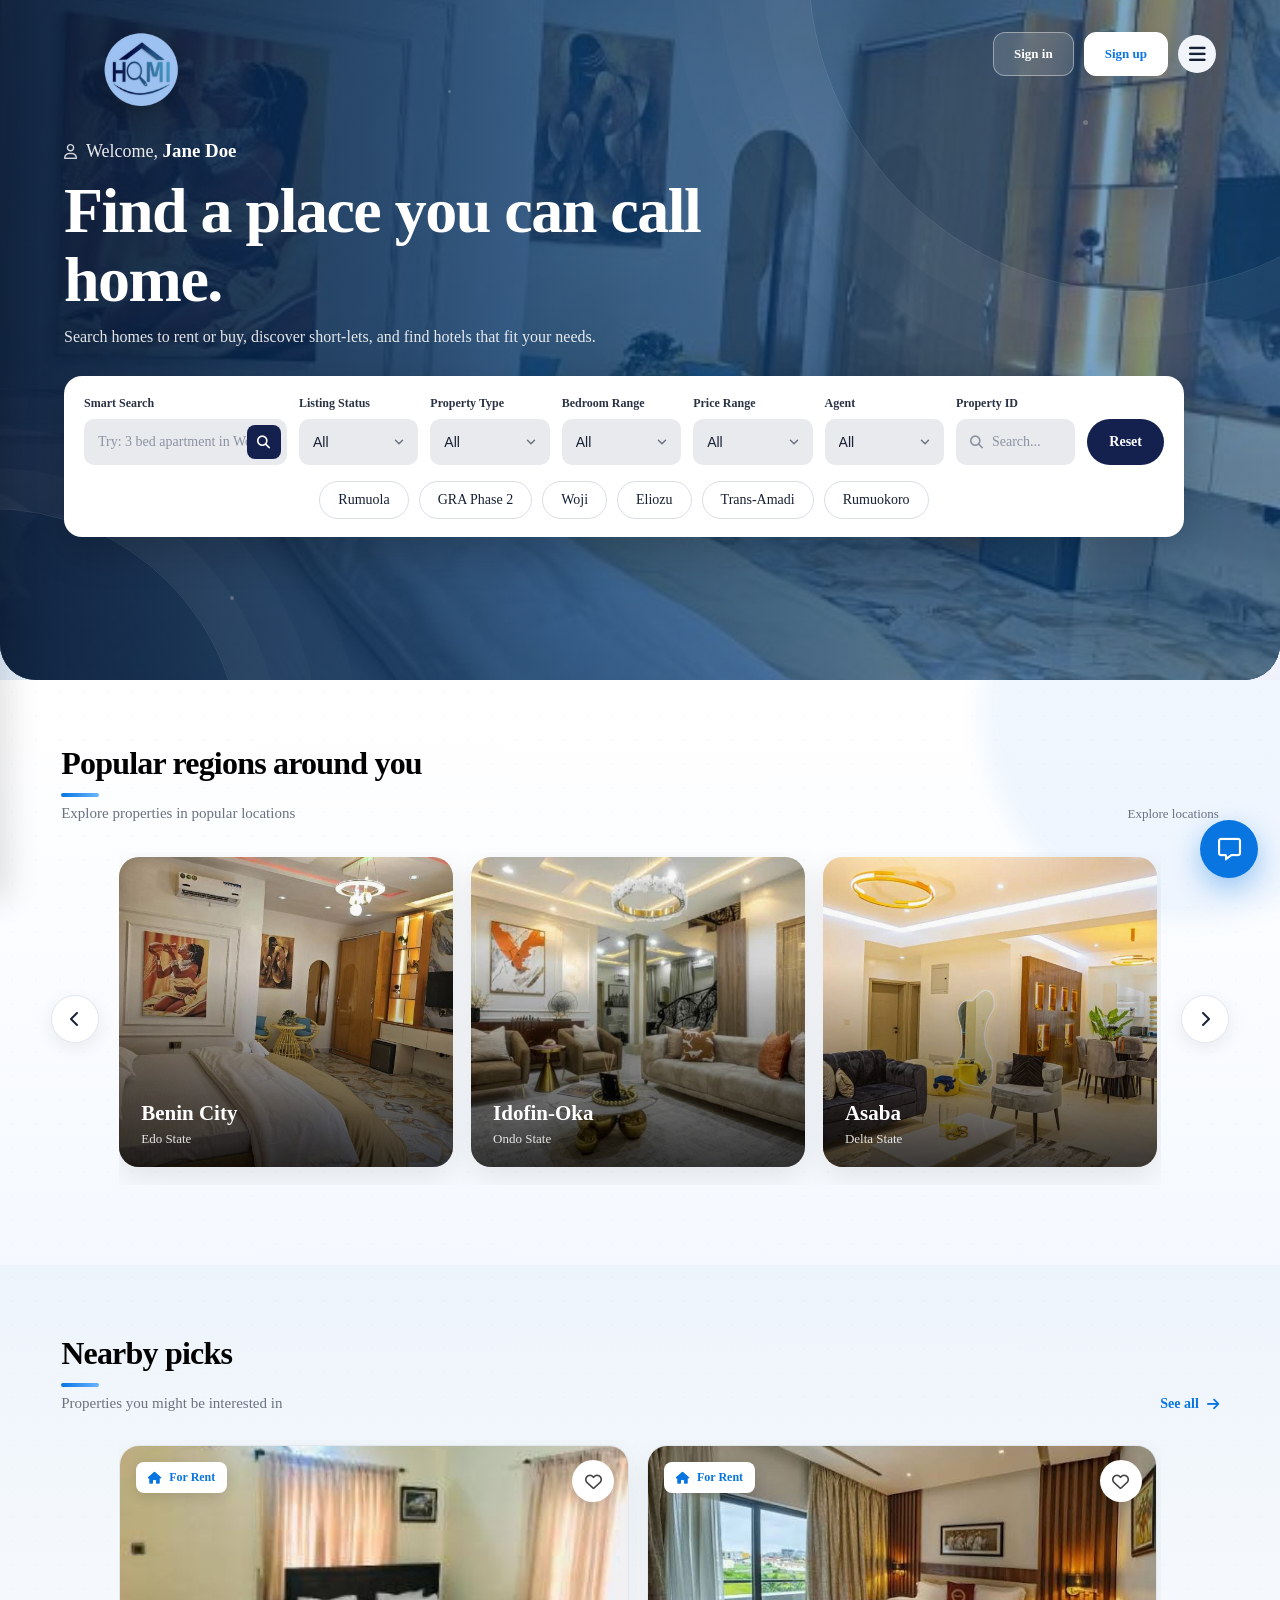
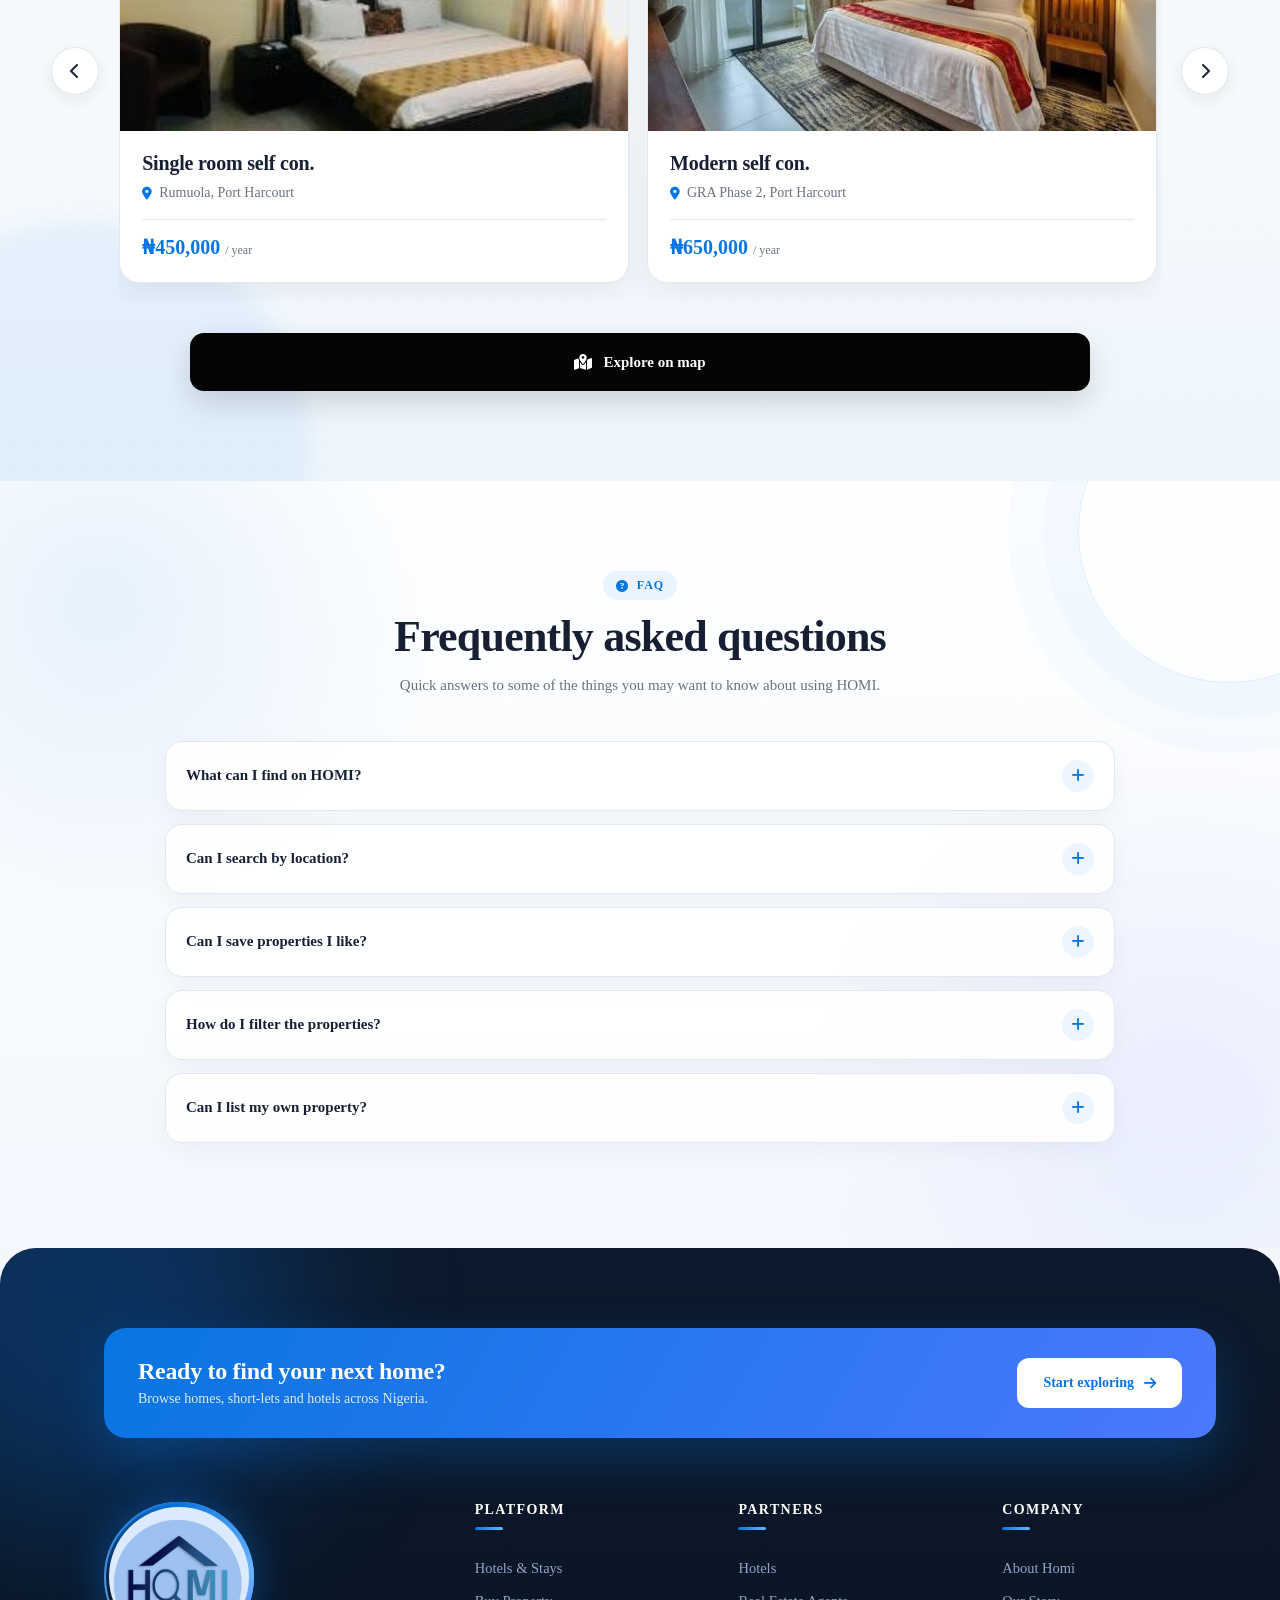
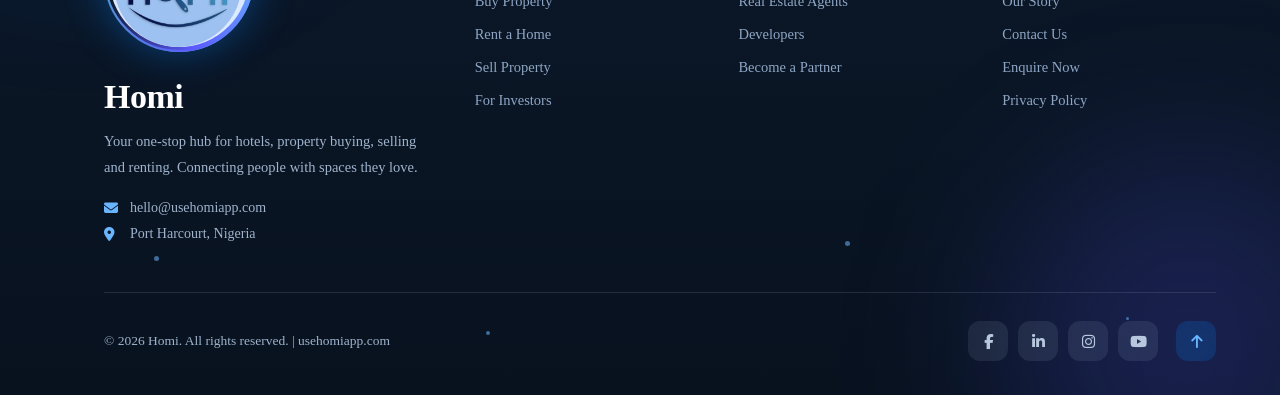
==== commit 6f26e2db: "mobile compertability" ====
--- a/index.html
+++ b/index.html
@@ -398,11 +398,8 @@
 
         .hero-logo {
             display: block;
-            padding: 10px 18px;
-            background: rgba(255, 255, 255, .96);
-            border-radius: 22px;
-            box-shadow: 0 14px 34px rgba(0, 0, 0, .3);
             animation: logoFloat 4.5s ease-in-out infinite;
+            filter: drop-shadow(0 6px 16px rgba(0, 0, 0, .35));
         }
 
         .hero-logo:hover {
@@ -461,7 +458,6 @@
 
         @media (max-width: 650px) {
             .hero-top { padding: 22px 0 0; }
-            .hero-logo { padding: 8px 14px; border-radius: 18px; }
             .hero-logo img { width: 118px; height: 60px; }
             .hero-actions .sign-in-button,
             .hero-actions .sign-up-button { height: 40px; padding: 0 14px; }
@@ -2272,7 +2268,7 @@
         @media (max-width: 650px) {
 
             .hero-section {
-                min-height: 720px;
+                min-height: 0;
 
                 border-radius:
                     0 0 25px 25px;
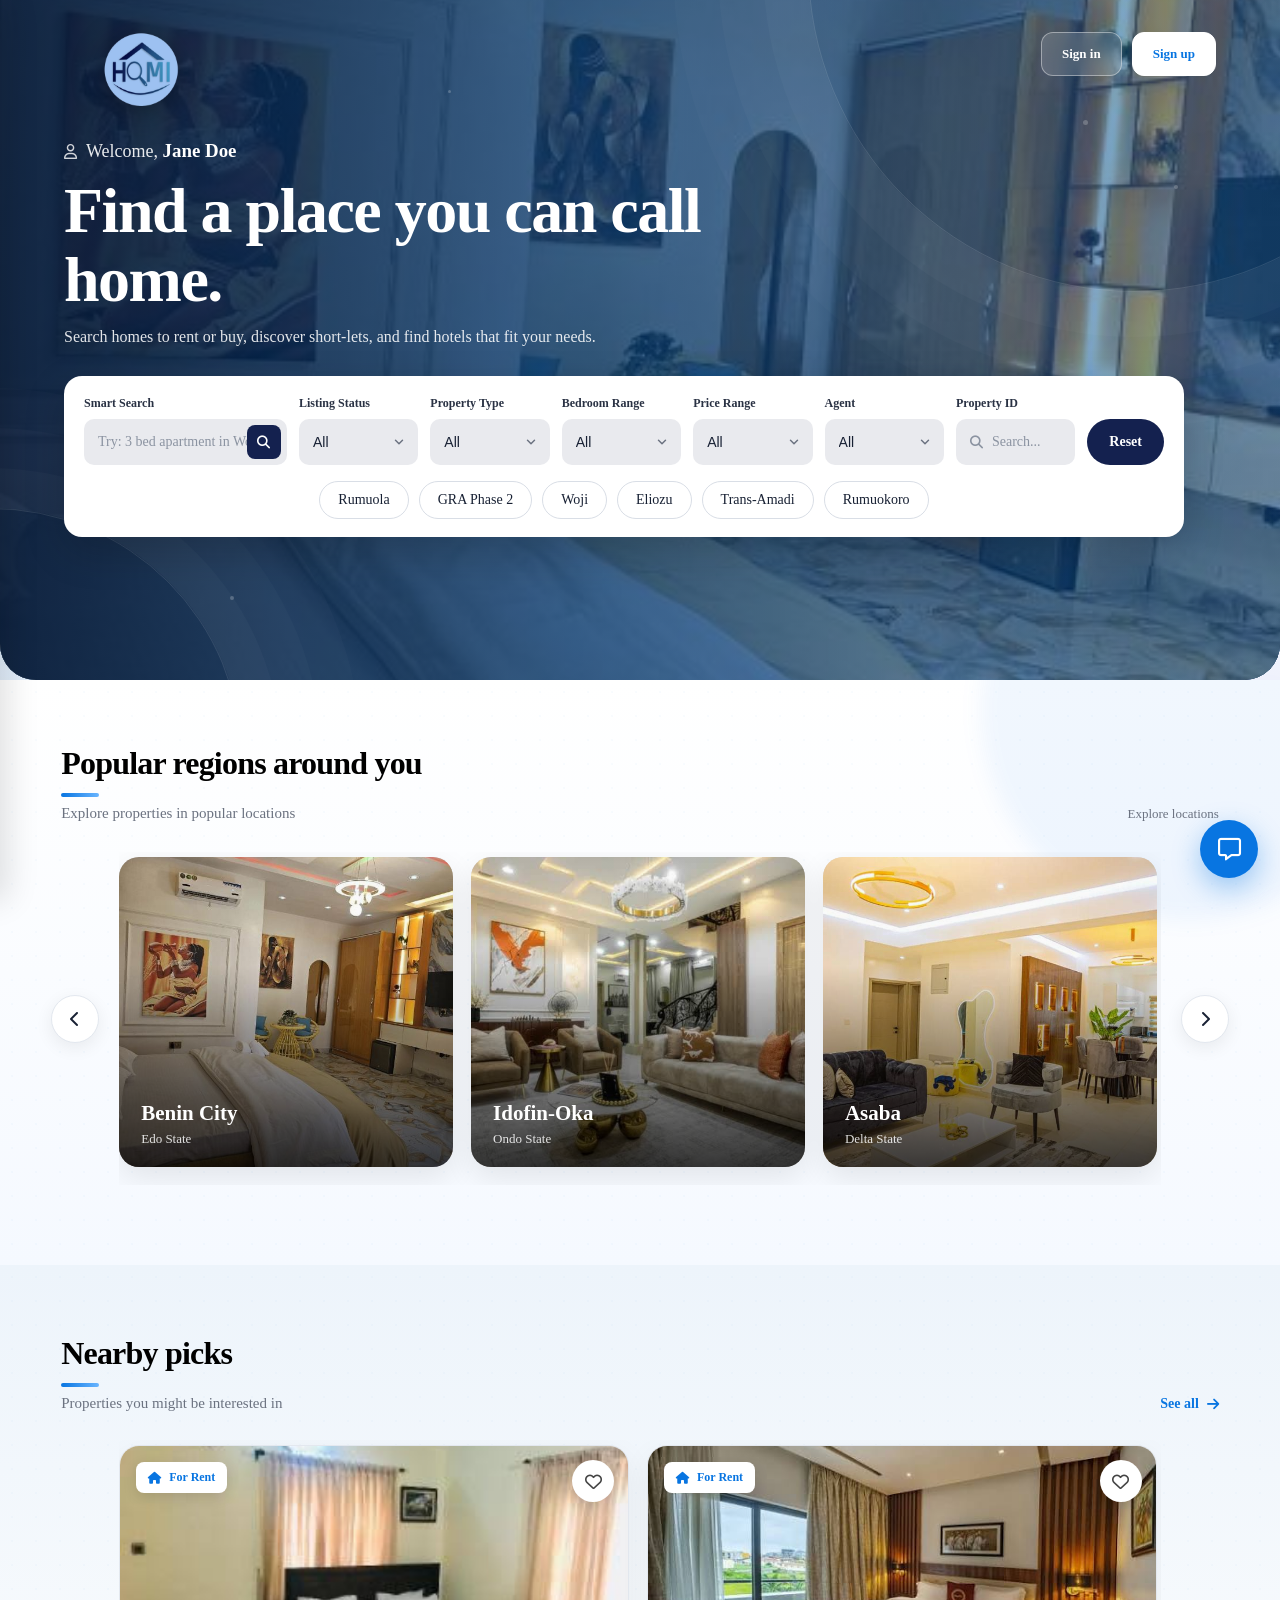
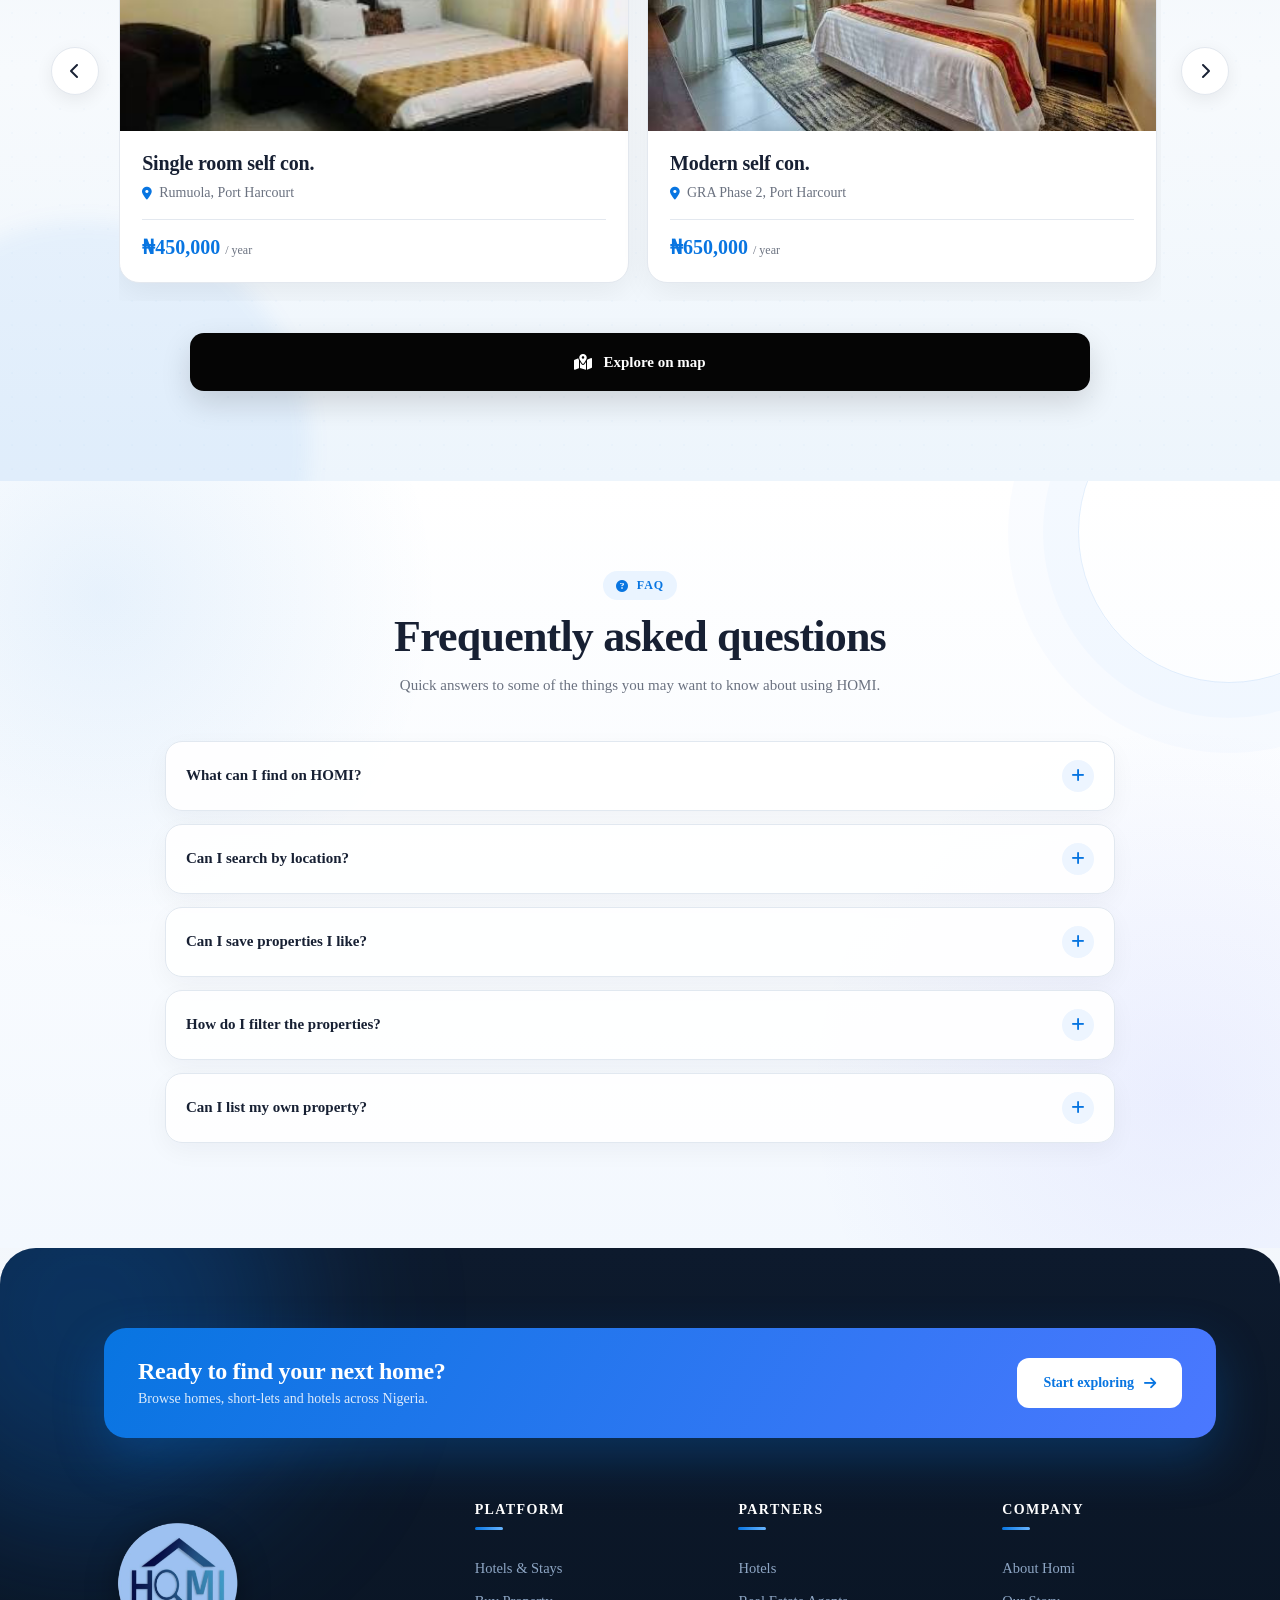
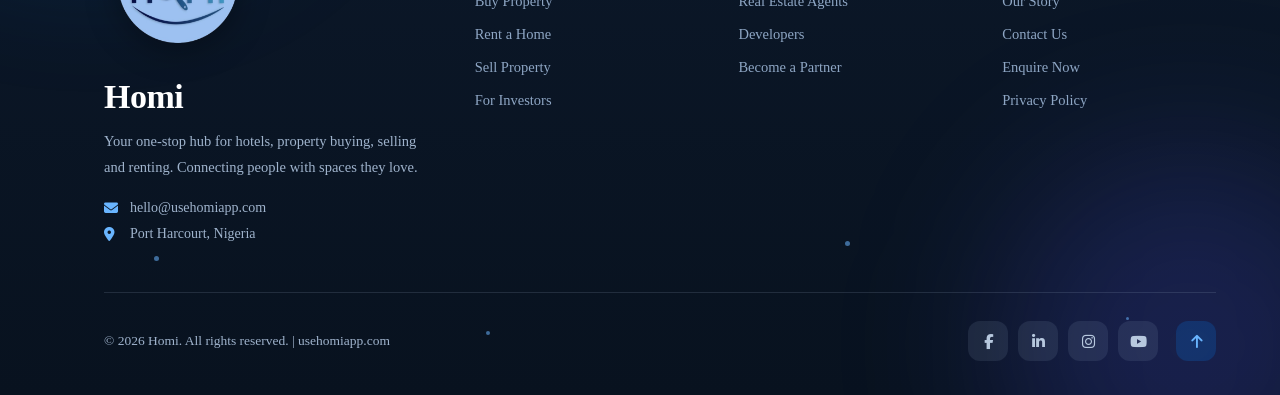
==== commit 6be8ce59: "made changes" ====
--- a/index.html
+++ b/index.html
@@ -2798,23 +2798,21 @@
     inset: 0;
     border-radius: 50%;
     padding: 5px;
-    background: conic-gradient(from 0deg, #0875e1, #69b5ff, #5c5aff, transparent 70%, #0875e1);
-    animation: logoSpin 6s linear infinite;
-    box-shadow: 0 0 40px rgba(8,117,225,.45);
+    background: none;
 }
 
 /* keep the logo upright while the ring spins */
 .footer-logo {
     width: 100%;
     height: 100%;
-    border-radius: 50%;
-    object-fit: cover;
+    object-fit: contain;
     display: block;
-    background: #dbeafe;
-    animation: logoSpin 6s linear infinite reverse;
+    background: none;
+    filter: drop-shadow(0 6px 16px rgba(0,0,0,.35));
 }
 
 .logo-pulse {
+    display: none;
     position: absolute;
     inset: 0;
     border-radius: 50%;
@@ -2823,9 +2821,6 @@
 }
 .logo-pulse.delay { animation-delay: 1.5s; }
 
-.footer-logo-wrap:hover .logo-ring {
-    box-shadow: 0 0 60px rgba(105,181,255,.75);
-}
 
 @keyframes logoSpin  { to { transform: rotate(360deg); } }
 
@@ -3058,7 +3053,6 @@
                 <button class="sign-in-button" onclick="window.location.href='sign-in.html'">Sign in</button>
                 <button class="sign-up-button" onclick="window.location.href='CreateAccount.html'">Sign up</button>
                 <!-- kept for the sidebar script; nav.js hides it -->
-                <button class="nav-icon hamburger" id="menuButton" title="Open menu"><i class="fa-solid fa-bars"></i></button>
             </div>
         </div>
 
@@ -4112,22 +4106,13 @@
         }
 
 
-        menuButton.addEventListener(
-            "click",
-            openSidebar
-        );
-
-
-        closeMenu.addEventListener(
-            "click",
-            closeSidebar
-        );
-
-
-        sidebarOverlay.addEventListener(
-            "click",
-            closeSidebar
-        );
+        if (menuButton) menuButton.addEventListener("click", openSidebar);
+
+
+        if (closeMenu) closeMenu.addEventListener("click", closeSidebar);
+
+
+        if (sidebarOverlay) sidebarOverlay.addEventListener("click", closeSidebar);
 
 
         document.addEventListener(
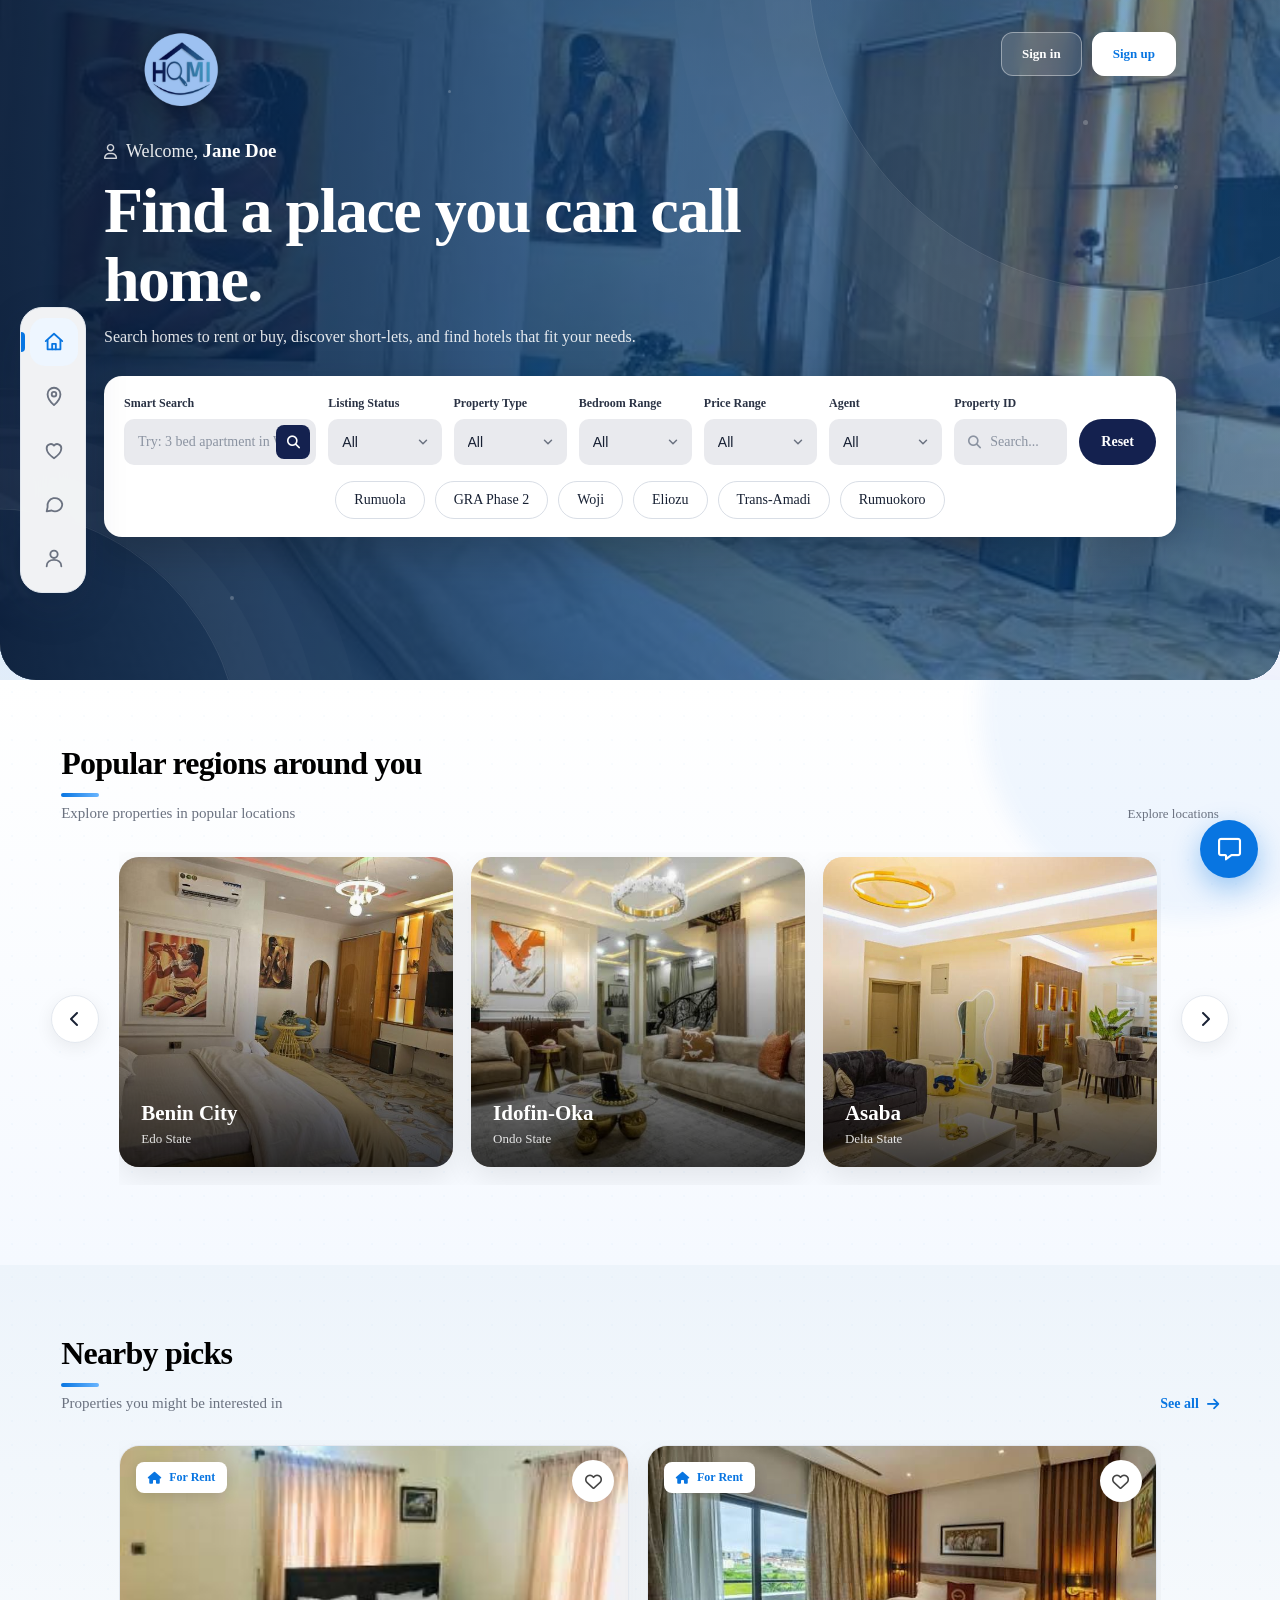
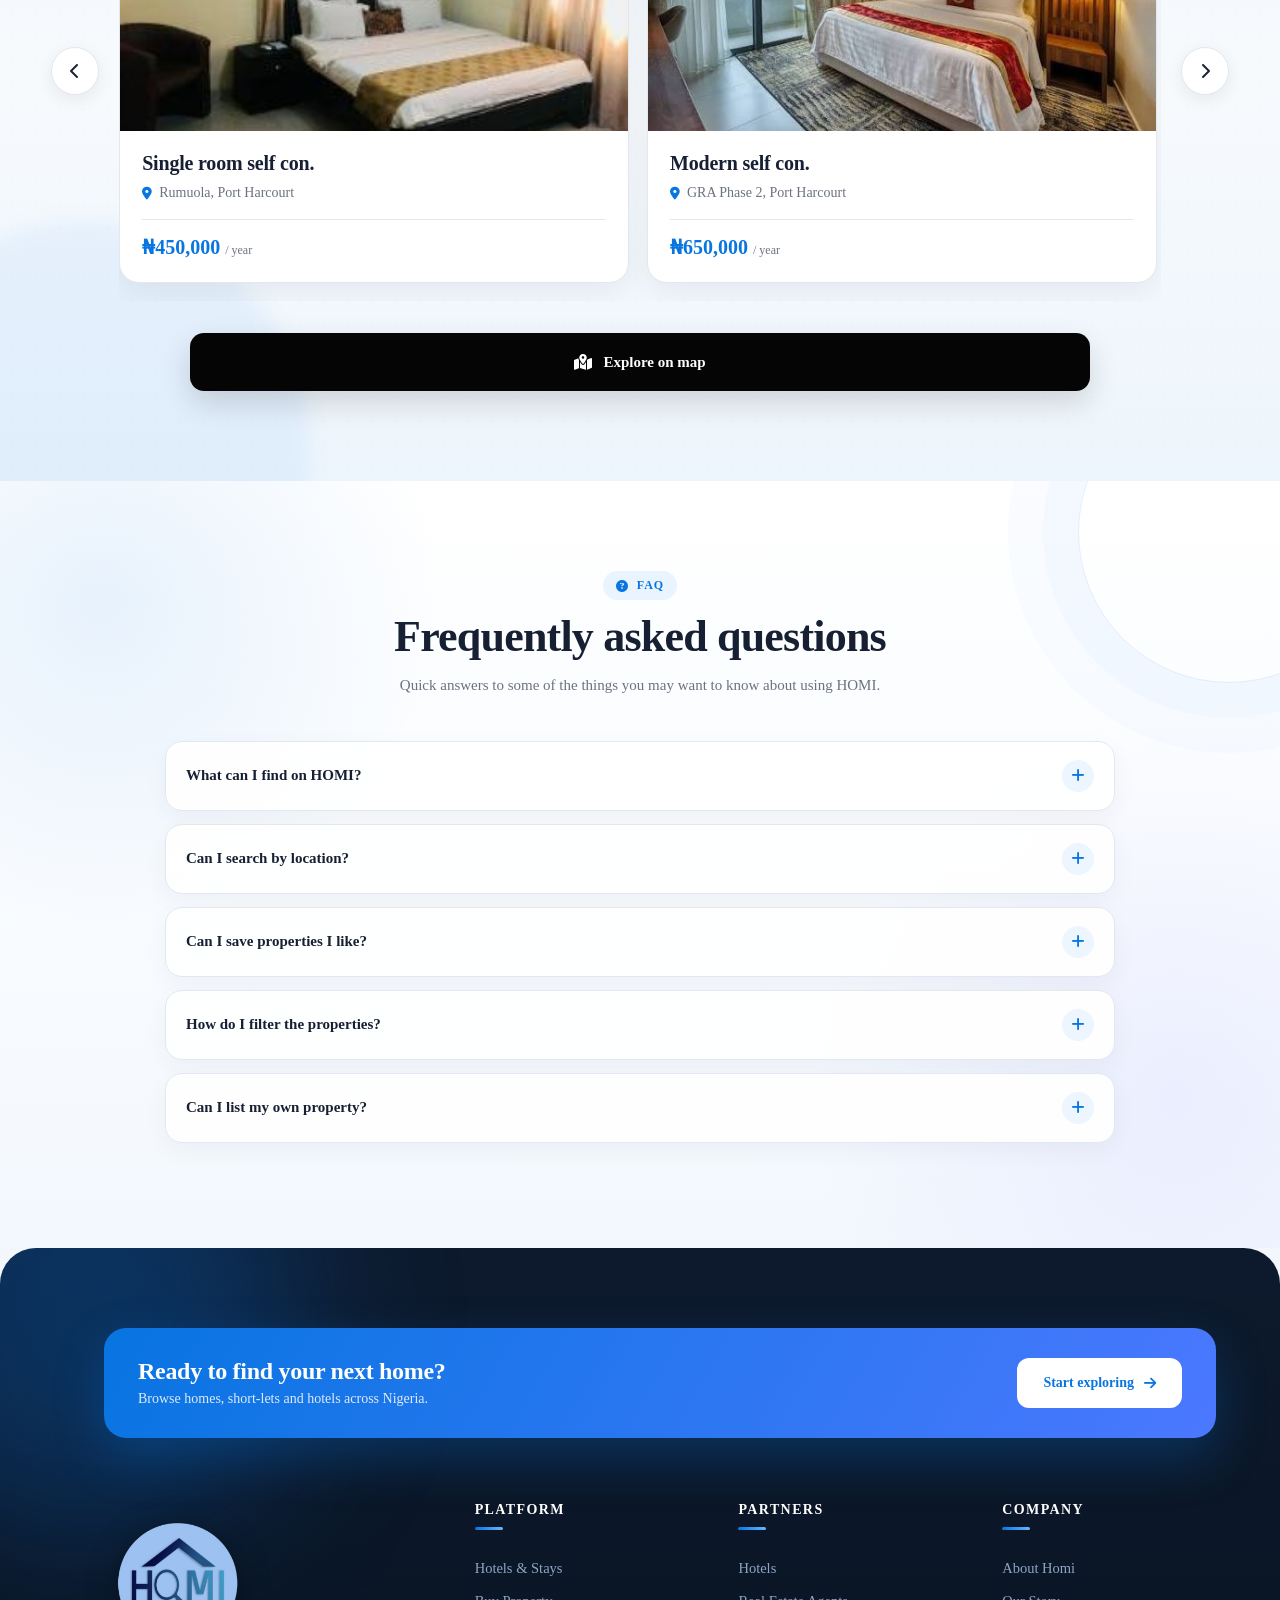
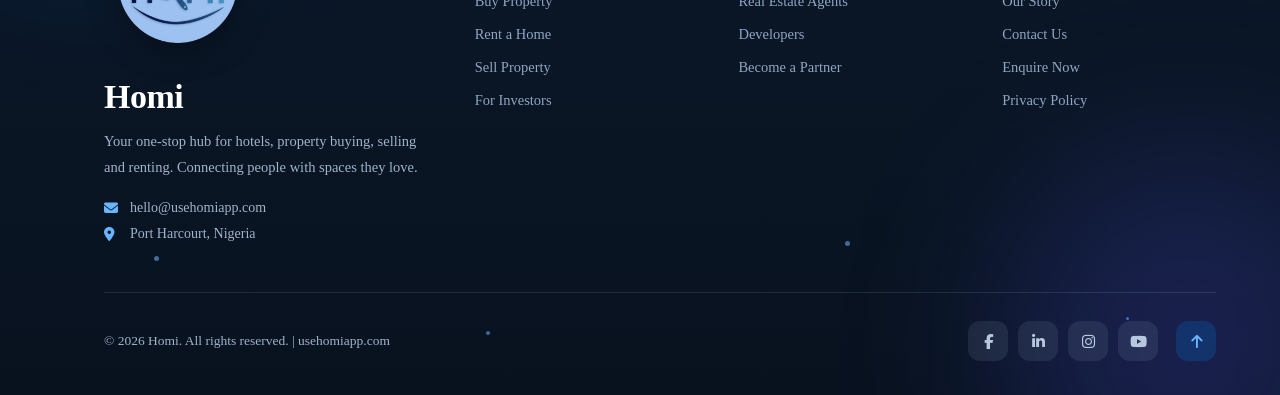
==== commit ba549bd5: "updated" ====
--- a/index.html
+++ b/index.html
@@ -2992,7 +2992,292 @@
     }
     </style>
     <link rel="stylesheet" href="theme.css">
-    <script src="nav.js"></script>
+    <script>
+/*
+   HOMI shared navigation + theme.
+   On every page, inside <head>, after your page <style>:
+       <link rel="stylesheet" href="theme.css">
+       <script src="nav.js"><\/script>
+   Needs Font Awesome (already on your pages).
+*/
+
+/* ---------- theme: runs immediately so the page never flashes light ---------- */
+(function () {
+    var root = document.documentElement;
+    var script = document.currentScript;
+    var base = script && script.src ? script.src.replace(/nav\.js(\?.*)?$/, "") : "";
+
+    var file = (location.pathname.split("/").pop() || "").toLowerCase().replace(".html", "");
+    if (file === "" || file === "index") file = "landingpage";
+    root.setAttribute("data-page", file);
+
+    /* storage: localStorage first, window.name as a backup.
+       (Some browsers give every local file its own private storage,
+        so window.name keeps the choice when you move between pages.) */
+    function fromName() {
+        var m = /homi-theme:(dark|light)/.exec(window.name || "");
+        return m ? m[1] : null;
+    }
+
+    function toName(mode) {
+        var n = (window.name || "").replace(/homi-theme:(dark|light);?/, "");
+        window.name = n + "homi-theme:" + mode + ";";
+    }
+
+    function read() {
+        var v = null;
+        try { v = localStorage.getItem("homi-theme"); } catch (e) {}
+        if (v !== "dark" && v !== "light") v = fromName();
+        return v === "dark" ? "dark" : "light";
+    }
+
+    function apply(mode) {
+        if (mode === "dark") root.setAttribute("data-theme", "dark");
+        else root.removeAttribute("data-theme");
+    }
+
+    var mode = read();
+    apply(mode);
+    toName(mode);
+
+    /* hide the page until theme.css is in, so dark mode never flashes white */
+    var guard = document.createElement("style");
+    guard.id = "homi-theme-guard";
+    guard.textContent =
+        'html[data-theme="dark"]{background:#0b1220}' +
+        'html[data-theme="dark"]:not([data-theme-ready]) body{visibility:hidden}';
+    document.head.appendChild(guard);
+
+    function ready() {
+        root.setAttribute("data-theme-ready", "");
+    }
+
+    /* load theme.css LAST in <head> so it always sits after the page's own styles,
+       whether or not the page links it itself */
+    function attachCss() {
+        var link = document.querySelector('link[href*="theme.css"]');
+        if (!link) {
+            link = document.createElement("link");
+            link.rel = "stylesheet";
+            link.href = base + "theme.css";
+        }
+        link.addEventListener("load", ready);
+        link.addEventListener("error", ready);
+        document.head.appendChild(link);   /* appending an existing link moves it to the end */
+        setTimeout(ready, 1500);
+    }
+
+    if (document.readyState === "loading") document.addEventListener("DOMContentLoaded", attachCss);
+    else attachCss();
+
+    /* use these from any page:  HomiTheme.toggle()  HomiTheme.set("dark")  */
+    window.HomiTheme = {
+        get: function () { return root.getAttribute("data-theme") === "dark" ? "dark" : "light"; },
+        set: function (m) {
+            m = m === "dark" ? "dark" : "light";
+            apply(m);
+            toName(m);
+            try { localStorage.setItem("homi-theme", m); } catch (e) {}
+            document.dispatchEvent(new CustomEvent("homi-theme", { detail: m }));
+        },
+        toggle: function () { this.set(this.get() === "dark" ? "light" : "dark"); }
+    };
+
+    /* keep other open tabs in sync */
+    window.addEventListener("storage", function (e) {
+        if (e.key === "homi-theme") apply(read());
+    });
+})();
+
+(function () {
+    var links = [
+        { href: "index.html", icon: "fa-house", label: "Home", regular: false },
+        { href: "Map.html", icon: "fa-map-location-dot", label: "Map", regular: false },
+        { href: "Saved.html", icon: "fa-heart", label: "Saved", regular: true },
+        { href: "Messages.html", icon: "fa-message", label: "Messages", regular: true },
+        { href: "Profile.html", icon: "fa-user", label: "Profile", regular: true }
+    ];
+
+    var file = (location.pathname.split("/").pop() || "").toLowerCase();
+    if (file === "") file = "index.html";
+
+    var css = `        .homi-nav {
+            position: fixed;
+            left: 20px;
+            top: 50%;
+            transform: translateY(-50%);
+            z-index: 1500;
+            display: flex;
+            flex-direction: column;
+            gap: 6px;
+            width: 66px;
+            padding: 10px 9px;
+            background: rgba(255,255,255,.94);
+            backdrop-filter: blur(14px);
+            border: 1px solid #e3e8ef;
+            border-radius: 22px;
+            box-shadow: 0 15px 45px rgba(24,39,75,.12);
+        }
+
+        .homi-nav-item {
+            position: relative;
+            width: 48px;
+            height: 48px;
+            border-radius: 15px;
+            display: grid;
+            place-items: center;
+            color: #6b7280;
+            font-size: 17px;
+            text-decoration: none;
+            transition: .2s ease;
+        }
+
+        .homi-nav-item:hover,
+        .homi-nav-item.active {
+            background: #eef6ff;
+            color: #0875e1;
+        }
+
+        .homi-nav-item.active::before {
+            content: "";
+            position: absolute;
+            left: -9px;
+            top: 14px;
+            width: 4px;
+            height: 20px;
+            border-radius: 0 4px 4px 0;
+            background: #0875e1;
+        }
+
+        .homi-nav-item::after {
+            content: attr(data-label);
+            position: absolute;
+            left: calc(100% + 16px);
+            top: 50%;
+            transform: translate(-6px,-50%);
+            padding: 7px 12px;
+            border-radius: 8px;
+            background: #14214f;
+            color: #fff;
+            font: 600 12px/1 system-ui,sans-serif;
+            white-space: nowrap;
+            opacity: 0;
+            pointer-events: none;
+            transition: .2s ease;
+        }
+
+        .homi-nav-item:hover::after,
+        .homi-nav-item:focus-visible::after {
+            opacity: 1;
+            transform: translate(0,-50%);
+        }
+
+        .homi-nav-item:focus-visible {
+            outline: 3px solid rgba(8,117,225,.45);
+        }
+
+        #menuButton,
+        #sideMenu,
+        #sidebarOverlay {
+            display: none!important;
+        }
+
+        @media(min-width:901px) {
+            .hero,
+            .hero-section {
+                padding-left: max(5%,104px)!important;
+                padding-right: max(5%,104px)!important;
+            }
+        }
+
+        @media(max-width:900px) {
+            .homi-nav {
+                left: 50%;
+                top: auto;
+                bottom: calc(14px + env(safe-area-inset-bottom,0px));
+                transform: translateX(-50%);
+                flex-direction: row;
+                width: auto;
+                padding: 8px;
+                gap: 4px;
+            }
+            .homi-nav-item {
+                width: 46px;
+                height: 46px;
+            }
+            .homi-nav-item.active::before {
+                left: 13px;
+                top: auto;
+                bottom: -8px;
+                width: 20px;
+                height: 4px;
+                border-radius: 4px 4px 0 0;
+            }
+            .homi-nav-item::after {
+                display: none;
+            }
+            body {
+                padding-bottom: 96px;
+            }
+            .floating-message {
+                display: none!important;
+            }
+            .homi-nav {
+                width: calc(100% - 24px);
+                max-width: 420px;
+                justify-content: space-around;
+                padding: 6px;
+                border-radius: 22px;
+            }
+            .homi-nav-item {
+                flex: 1;
+                width: auto;
+                height: 44px;
+            }
+            .homi-nav-item.active::before {
+                left: 50%;
+                margin-left: -10px;
+            }
+        }
+
+    `;
+
+    function build() {
+        var style = document.createElement("style");
+        style.textContent = css;
+        document.head.appendChild(style);
+
+        var nav = document.createElement("nav");
+        nav.className = "homi-nav";
+        nav.setAttribute("aria-label", "Main navigation");
+
+        var svg = function (d) {
+            return '<svg viewBox="0 0 24 24" width="22" height="22" fill="none" stroke="currentColor" stroke-width="2" stroke-linecap="round" stroke-linejoin="round" aria-hidden="true">' + d + '</svg>';
+        };
+        var icons = {
+            "Home": svg('<path d="M3 11l9-8 9 8"/><path d="M5 10v10h14V10"/><path d="M10 20v-6h4v6"/>'),
+            "Map": svg('<path d="M12 22s7-6.2 7-12a7 7 0 0 0-14 0c0 5.8 7 12 7 12z"/><circle cx="12" cy="10" r="2.5"/>'),
+            "Saved": svg('<path d="M12 21s-8-5.2-8-11a4.5 4.5 0 0 1 8-2.8A4.5 4.5 0 0 1 20 10c0 5.8-8 11-8 11z"/>'),
+            "Messages": svg('<path d="M21 12a8 8 0 0 1-11.6 7.1L4 20l1-4.6A8 8 0 1 1 21 12z"/>'),
+            "Profile": svg('<circle cx="12" cy="8" r="4"/><path d="M4 21c0-4.4 3.6-7 8-7s8 2.6 8 7"/>')
+        };
+
+        nav.innerHTML = links.map(function (l) {
+            var active = l.href.toLowerCase() === file;
+            return '<a class="homi-nav-item' + (active ? " active" : "") + '" href="' + l.href + '"' +
+                   ' data-label="' + l.label + '" aria-label="' + l.label + '"' +
+                   (active ? ' aria-current="page"' : "") + '>' +
+                   icons[l.label] + '</a>';
+        }).join("");
+
+        document.body.appendChild(nav);
+    }
+
+    if (document.readyState === "loading") document.addEventListener("DOMContentLoaded", build);
+    else build();
+})();
+
+</script>
 </head>
 
 
